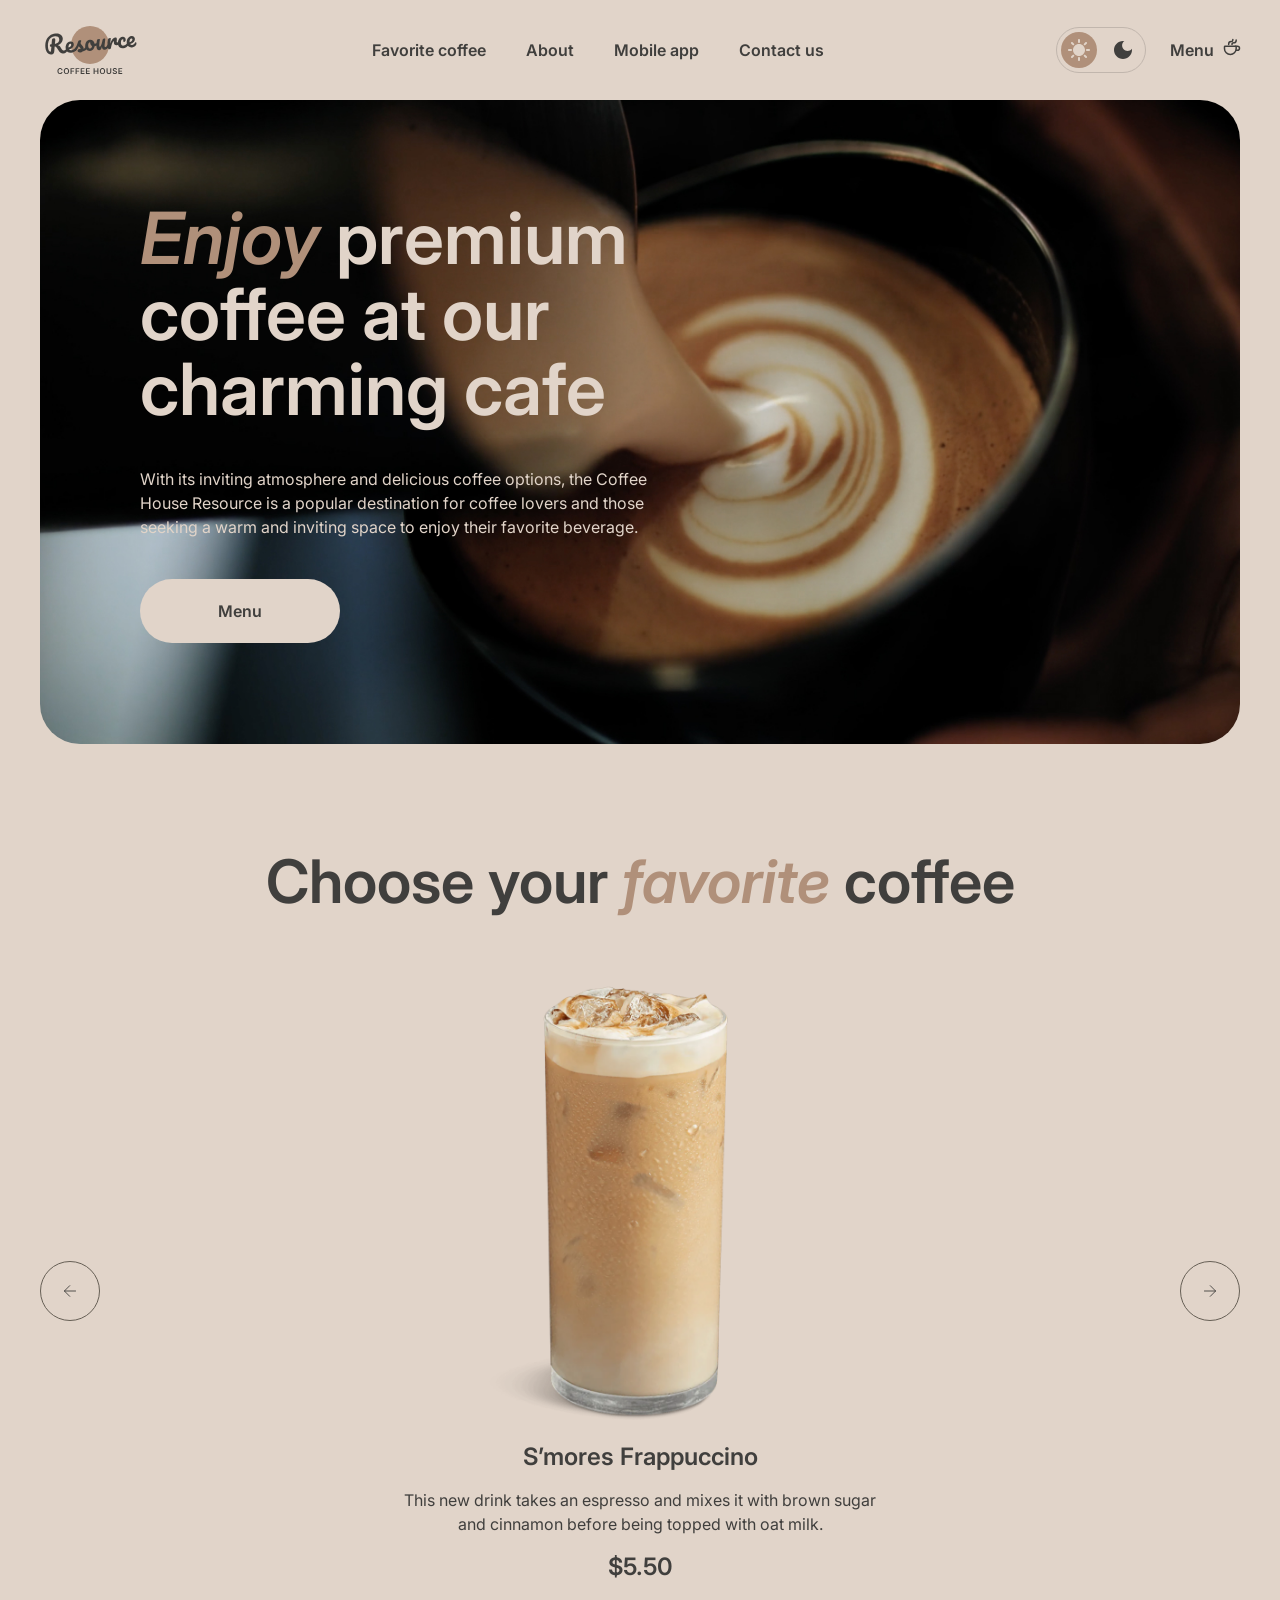
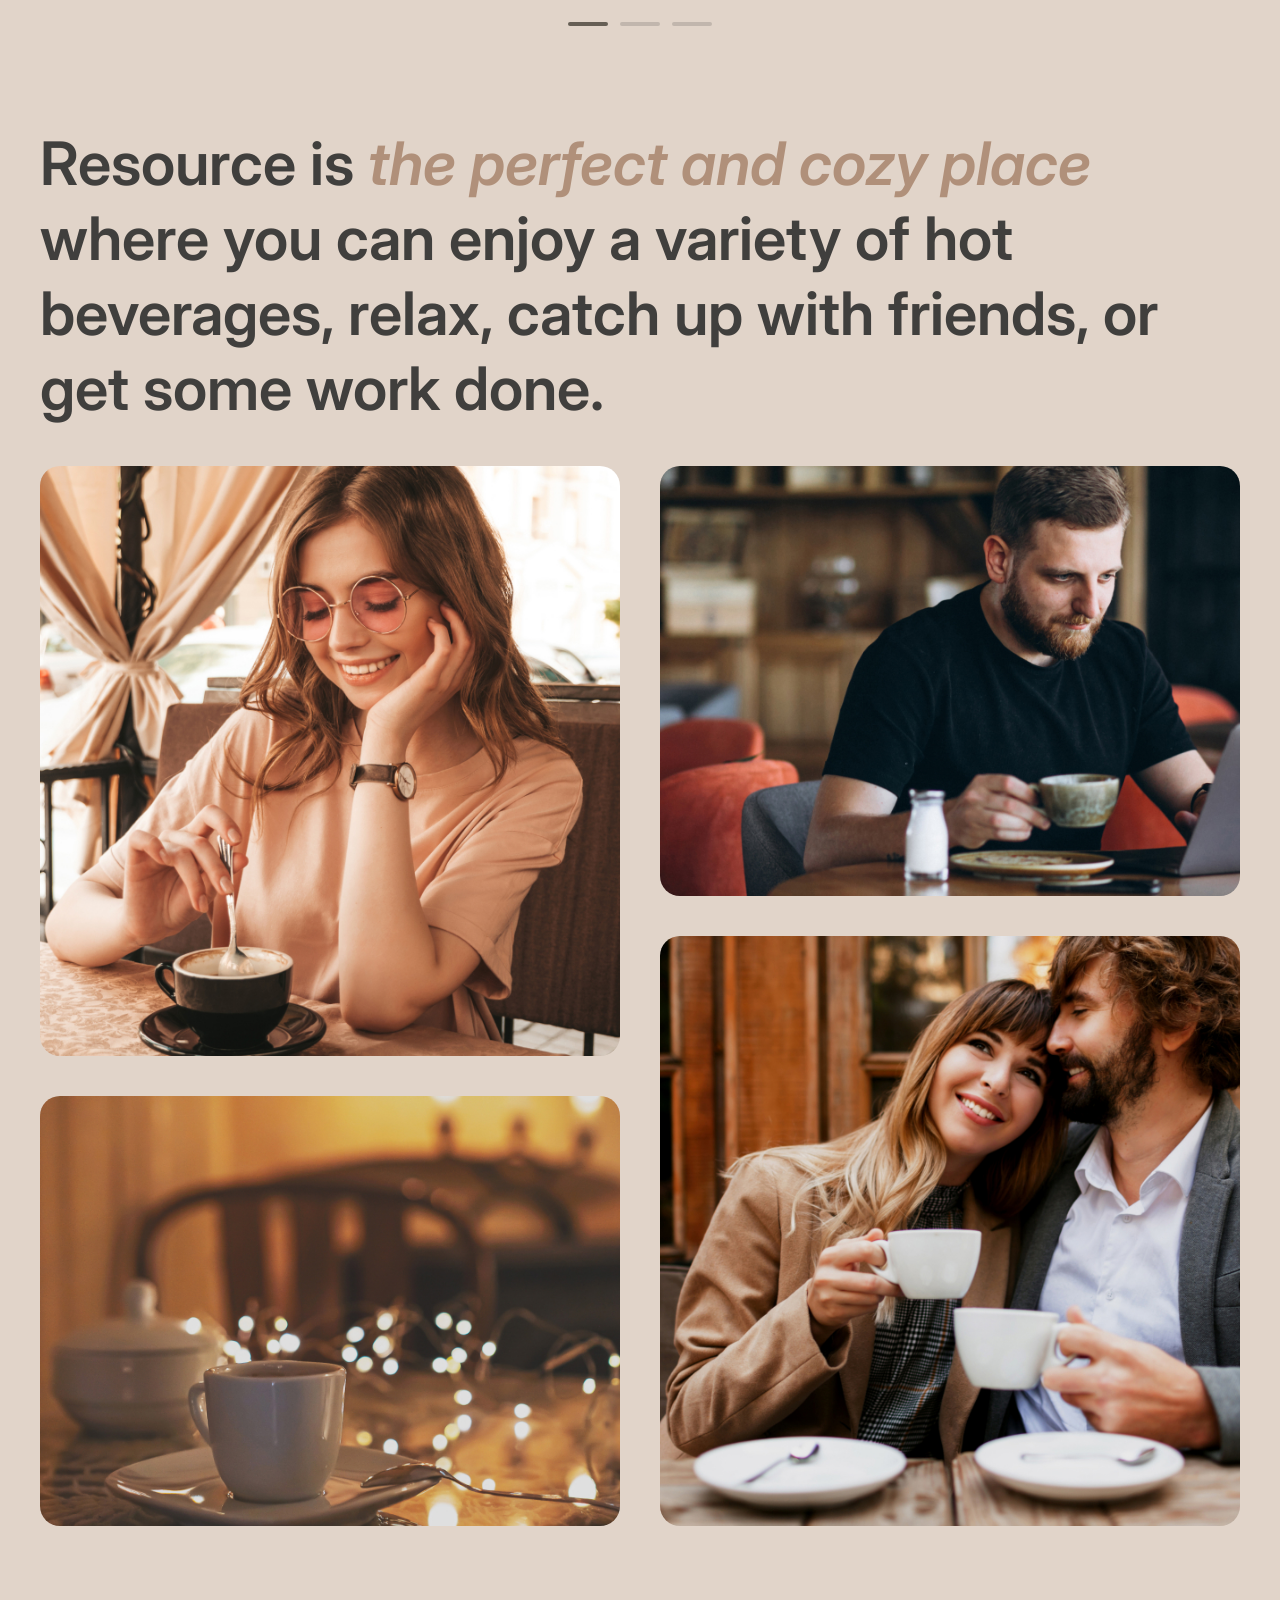
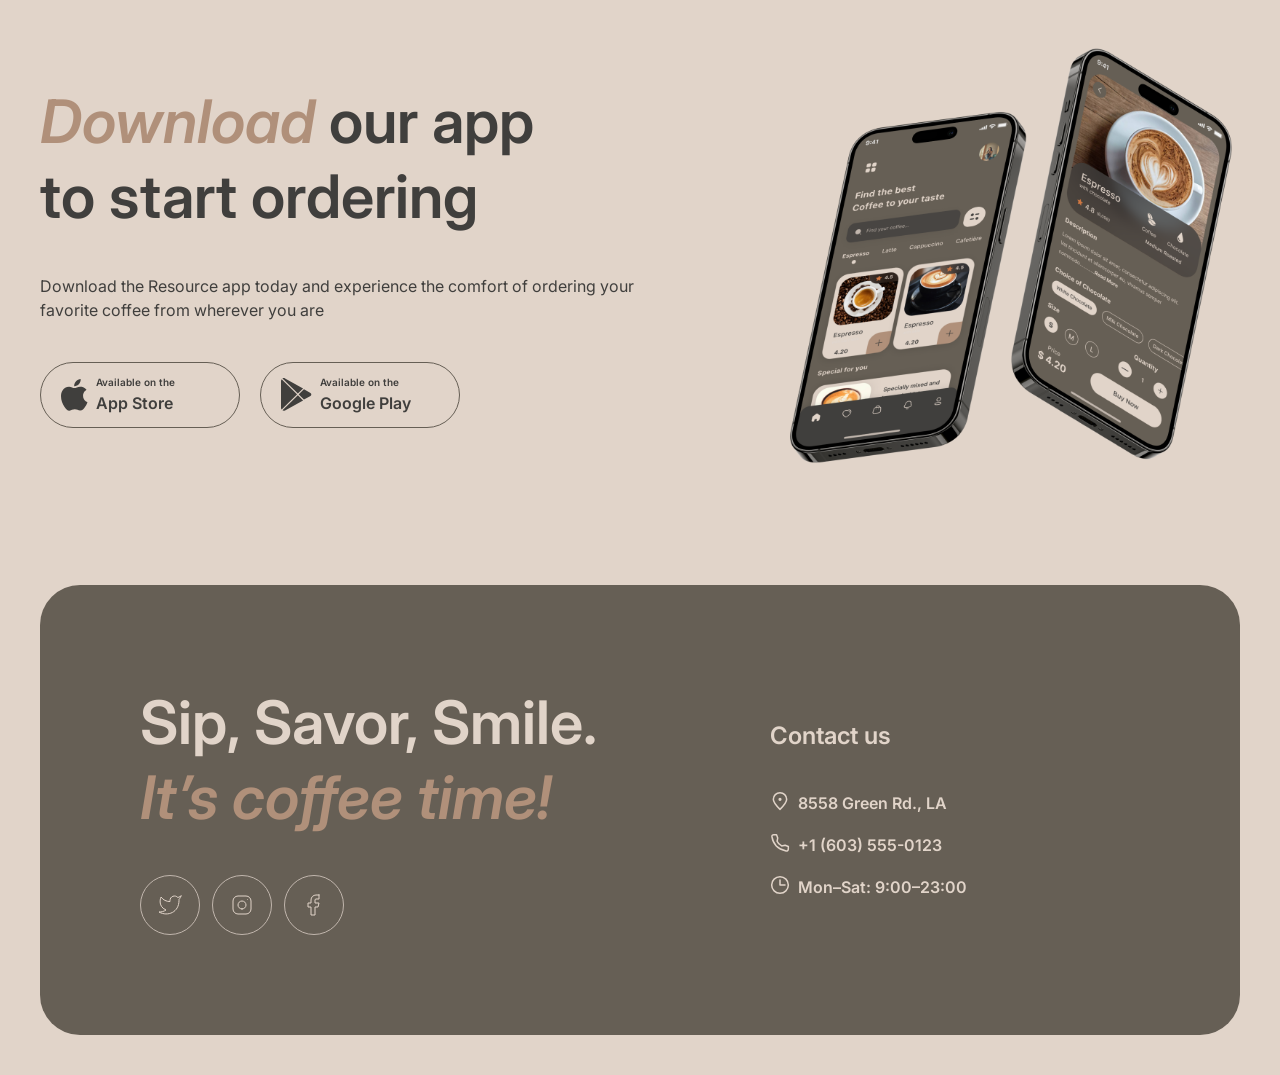
==== coffee-house/home/index.html @ 21437649 "refactor: add body id and classes" ====
<!DOCTYPE html>
<html lang="en">
<head>
  <meta charset="UTF-8">
  <meta name="viewport" content="width=device-width, initial-scale=1.0">
  <link rel="preconnect" href="https://fonts.googleapis.com">
  <link rel="preconnect" href="https://fonts.gstatic.com" crossorigin>
  <link href="https://fonts.googleapis.com/css2?family=Inter:ital,opsz,wght@0,14..32,100..900;1,14..32,100..900&display=swap" rel="stylesheet">
  <link rel="icon" href="../assets/icons/coffee-cup.png" type="image/png">
  <link rel="stylesheet" href="../assets/modern-normalize.css">
  <link rel="stylesheet" href="./styles.css">
  <script defer src="./script.js"></script>
  <title>Coffee House</title>
</head>
<body class="body" id="home-page">
  <header class="header">
    <div class="wrapper header-wrapper">
      <div class="logo-wrapper">
        <a href="#" class="logo-link">
          <img src="../assets/icons/logo.svg" class="logo" alt="Coffee House Logo">
        </a>
      </div>
      <div class="burger">
        <div class="burger-line"></div>
        <div class="burger-line"></div>
      </div>
      <nav class="nav">
        <ul class="nav-list">
          <li class="nav-item"><a class="link nav-link" href="#favorite">Favorite coffee</a></li>
          <li class="nav-item"><a class="link nav-link" href="#about">About</a></li>
          <li class="nav-item"><a class="link nav-link" href="#app">Mobile app</a></li>
          <li class="nav-item"><a class="link nav-link" href="#footer">Contact us</a></li>
        </ul>
      </nav>
      <div class="actions-wrapper">
        <div class="btn btn-switch">
          <button class="btn switch-icon switch-light">
            <svg width="22" height="22" viewBox="0 0 22 22" class="icon icon-sun" fill="none" xmlns="http://www.w3.org/2000/svg">
              <path class="icon-path" d="M10 3V1C10 0.45 10.45 0 11 0C11.55 0 12 0.45 12 1V3C12 3.55 11.55 4 11 4C10.45 4 10 3.55 10 3ZM17.36 6.05L18.77 4.63C19.16 4.24 19.16 3.61 18.77 3.22C18.38 2.83 17.75 2.83 17.36 3.22L15.95 4.64C15.56 5.03 15.56 5.66 15.95 6.05C16.34 6.44 16.97 6.44 17.36 6.05ZM21 10H19C18.45 10 18 10.45 18 11C18 11.55 18.45 12 19 12H21C21.55 12 22 11.55 22 11C22 10.45 21.55 10 21 10ZM11 18C10.45 18 10 18.45 10 19V21C10 21.55 10.45 22 11 22C11.55 22 12 21.55 12 21V19C12 18.45 11.55 18 11 18ZM4.64 6.05L3.22 4.64C2.83 4.25 2.83 3.61 3.22 3.23C3.61 2.85 4.25 2.84 4.63 3.23L6.04 4.64C6.43 5.03 6.43 5.67 6.04 6.05C5.65 6.43 5.02 6.44 4.64 6.05ZM15.95 15.95C15.56 16.34 15.56 16.98 15.95 17.36L17.36 18.77C17.75 19.16 18.39 19.16 18.77 18.77C19.16 18.38 19.16 17.74 18.77 17.36L17.36 15.95C16.98 15.56 16.34 15.56 15.95 15.95ZM1 12H3C3.55 12 4 11.55 4 11C4 10.45 3.55 10 3 10H1C0.45 10 0 10.45 0 11C0 11.55 0.45 12 1 12ZM4.64 18.78L6.05 17.37C6.44 16.98 6.44 16.34 6.05 15.96C5.66 15.58 5.02 15.57 4.64 15.96L3.23 17.37C2.84 17.76 2.84 18.4 3.23 18.78C3.61 19.17 4.25 19.17 4.64 18.78ZM11 5C7.69 5 5 7.69 5 11C5 14.31 7.69 17 11 17C14.31 17 17 14.31 17 11C17 7.69 14.31 5 11 5Z" fill="#E1D4C9"/>
            </svg>
          </button>
          <button class="btn switch-icon switch-dark">
            <svg width="18" height="18" viewBox="0 0 18 18" class="icon icon-moon" fill="none" xmlns="http://www.w3.org/2000/svg">
              <path class="icon-path" d="M9 0C4.03 0 0 4.03 0 9C0 13.97 4.03 18 9 18C13.97 18 18 13.97 18 9C18 8.54 17.96 8.08 17.9 7.64C16.92 9.01 15.32 9.9 13.5 9.9C10.52 9.9 8.1 7.48 8.1 4.5C8.1 2.69 8.99 1.08 10.36 0.0999999C9.92 0.0399999 9.46 0 9 0Z" fill="#403F3D"/>
            </svg>
          </button>
        </div>
        <a href="../menu/" class="link menu-link">
          <span>Menu</span>
          <div class="icon-wrapper"><img src="../assets/icons/cup.svg" alt="Cup icon"></div>
        </a>
      </div>
    </div>
  </header>
  <main class="main">
    <section class="section" id="hero">
      <div class="wrapper hero-wrapper">
        <div class="hero-background">
          <div class="hero-content-wrapper">
            <h1 class="heading heading-primary"><span class="heading-accent">Enjoy</span> premium coffee at our charming cafe</h1>
            <p class="text hero-text">With its inviting atmosphere and delicious coffee options, the Coffee House Resource is a popular destination for coffee lovers and those seeking a warm and inviting space to enjoy their favorite beverage.</p>
            <a class="btn btn-hero" href="../menu/"><span class="btn-hero-text">Menu</span></a>
          </div>
        </div>
      </div>
    </section>
    <section class="section" id="favorite">
      <div class="wrapper">
        <h2 class="heading heading-secondary">Choose your <span class="heading-accent">favorite</span> coffee</h2>
        <div class="slider-wrapper">
          <div class="slider">
            <button class="btn btn-slider">
              <svg width="12.5" height="12" viewBox="0 0 14 13" fill="none" xmlns="http://www.w3.org/2000/svg">
                <path d="M0.5 6.5H13M7 12.5L13 6.5L7 0.5" class="arrow-path" stroke="#403f3d" stroke-linecap="round" stroke-linejoin="round"/>
              </svg>
            </button>
            <div class="slider-item">
              <div class="slider-img-wrapper">
                <img src="../assets/img/coffee-slider-1.png" alt="Frappuccino" class="slider-img">
              </div>
              <div class="item-caption">
                <h3 class="heading heading-tertiary">S’mores Frappuccino</h3>
                <p class="text item-description">This new drink takes an espresso and mixes it with brown sugar and cinnamon before being topped with oat milk.</p>
                <h3 class="heading heading-tertiary">$5.50</h3>
              </div>
            </div>
            <button class="btn btn-slider">
              <svg width="12.5" height="12" viewBox="0 0 14 13" fill="none" xmlns="http://www.w3.org/2000/svg">
                <path d="M0.5 6.5H13M7 12.5L13 6.5L7 0.5" class="arrow-path" stroke="#403f3d" stroke-linecap="round" stroke-linejoin="round"/>
              </svg>
            </button>
          </div>
          <div class="pagination-wrapper">
            <div class="pagination-item pagination-active"></div>
            <div class="pagination-item"></div>
            <div class="pagination-item"></div>
          </div>
        </div>
      </div>
    </section>
    <section class="section" id="about">      
      <div class="wrapper">
        <h2 class="heading heading-secondary">Resource is <span class="heading-accent">the perfect and cozy place</span> where you can enjoy a variety of hot beverages, relax, catch up with friends, or get some work done.</h2>
        <div class="gallery">
          <div class="gallery-item">
            <img src="../assets/img/about-1.jpg" alt="Woman with a coffee cup" class="gallery-img">
          </div>
          <div class="gallery-item">
            <img src="../assets/img/about-3.jpg" alt="Man works from coffee shop" class="gallery-img">
          </div>
          <div class="gallery-item">
            <img src="../assets/img/about-2.jpg" alt="Coffee cup on the table" class="gallery-img">
          </div>
          <div class="gallery-item">
            <img src="../assets/img/about-4.jpg" alt="Couple with coffee cups" class="gallery-img">
          </div>
        </div>
      </div>
    </section>
    <section class="section" id="app">
      <div class="wrapper">
        <div class="description-wrapper">
          <h2 class="heading heading-secondary"><span class="heading-accent">Download</span> our app <br>to start ordering</h2>
          <p class="text">Download the Resource app today and experience the comfort of ordering your favorite coffee from wherever you are</p>
          <div class="btns-app-wrapper">
            <a class="btn btn-app" href="https://www.apple.com/app-store/" target="_blank">
              <svg width="27" height="32" viewBox="0 0 27 32" class="icon-app" fill="none" xmlns="http://www.w3.org/2000/svg">
                <path class="icon-app-path" d="M22.0578 16.8306C22.021 12.8323 25.4156 10.8871 25.5708 10.7966C23.6483 8.06361 20.6684 7.69021 19.6213 7.66043C17.1185 7.40364 14.6909 9.12057 13.4159 9.12057C12.1156 9.12057 10.1523 7.68524 8.03638 7.72742C5.31352 7.76836 2.76624 9.30541 1.36919 11.6922C-1.51399 16.5589 0.636305 23.7107 3.39861 27.6446C4.7804 29.5711 6.39503 31.7223 8.50843 31.6466C10.576 31.5635 11.3483 30.3614 13.8435 30.3614C16.3157 30.3614 17.0409 31.6466 19.1963 31.5982C21.4153 31.5635 22.8124 29.6629 24.1458 27.719C25.7426 25.5108 26.3839 23.3361 26.4093 23.2245C26.3572 23.2071 22.0998 21.6229 22.0578 16.8306Z" fill="#403F3D"/>
                <path class="icon-app-path" d="M17.9863 5.07263C19.0983 3.71671 19.8592 1.872 19.648 0C18.0384 0.0694711 16.0256 1.08549 14.8664 2.41164C13.8409 3.58025 12.9248 5.49566 13.1615 7.29695C14.9695 7.42845 16.8259 6.40747 17.9863 5.07263Z" fill="#403F3D"/>
              </svg>
              <div class="btn-text-wrapper">
                <p class="btn-text">Available on the</p>
                <p class="btn-text">App Store</p>
              </div>
            </a>
            <a class="btn btn-app" href="https://play.google.com/" target="_blank">
              <svg width="31" height="33" viewBox="0 0 31 33" class="icon-app" fill="none" xmlns="http://www.w3.org/2000/svg">
                <path class="icon-app-path" d="M0.572202 1.40304C0.209755 1.77297 0 2.34891 0 3.09478V29.6995C0 30.4453 0.209755 31.0213 0.572202 31.3912L0.661658 31.4724L15.9523 16.5701V16.2182L0.661658 1.31582L0.572202 1.40304Z" fill="#403F3D"/>
                <path class="icon-app-path" d="M22.894 21.54L17.8027 16.57V16.2181L22.9001 11.2482L23.0143 11.3128L29.0509 14.6617C30.7737 15.6121 30.7737 17.176 29.0509 18.1324L23.0143 21.4753L22.894 21.54Z" fill="#403F3D"/>
                <path class="icon-app-path" d="M22.0897 22.4008L16.8781 17.3195L1.49805 32.3166C2.07025 32.9031 3.00336 32.9738 4.06448 32.3873L22.0897 22.4008Z" fill="#403F3D"/>
                <path class="icon-app-path" d="M22.0897 10.3875L4.06448 0.400985C3.00336 -0.17947 2.07025 -0.108795 1.49805 0.477675L16.8781 15.4688L22.0897 10.3875Z" fill="#403F3D"/>
              </svg>
              <div class="btn-text-wrapper">
                <p class="btn-text">Available on the</p>
                <p class="btn-text">Google Play</p>
              </div>
            </a>
          </div>
        </div>
        <div class="app-wrapper">
          <img src="../assets/img/mobile-screens.png" alt="Two smartphones with the app on the screens" class="app-img">
        </div>
      </div>
    </section>
  </main>
  <footer class="footer" id="footer">
    <div class="wrapper">
      <div class="footer-contacts">
        <div class="footer-socials">
          <h2 class="heading heading-secondary">Sip, Savor, Smile. <span class="heading-accent"><br class="br-footer">It’s coffee time!</span></h2>
          <div class="icons-wrapper">
            <a href="https://x.com/" class="btn btn-social" target="_blank">
              <svg width="24" height="24" viewBox="0 0 24 24" fill="none" xmlns="http://www.w3.org/2000/svg">
                <path class="icon-path" d="M23 3.01006C23 3.01006 20.9821 4.20217 19.86 4.54006C19.2577 3.84757 18.4573 3.35675 17.567 3.13398C16.6767 2.91122 15.7395 2.96725 14.8821 3.29451C14.0247 3.62177 13.2884 4.20446 12.773 4.96377C12.2575 5.72309 11.9877 6.62239 12 7.54006V8.54006C10.2426 8.58562 8.50127 8.19587 6.93101 7.4055C5.36074 6.61513 4.01032 5.44869 3 4.01006C3 4.01006 -1 13.0101 8 17.0101C5.94053 18.408 3.48716 19.109 1 19.0101C10 24.0101 21 19.0101 21 7.51006C20.9991 7.23151 20.9723 6.95365 20.92 6.68006C21.9406 5.67355 23 3.01006 23 3.01006Z" stroke="#E1D4C9" stroke-linecap="round" stroke-linejoin="round"/>
              </svg>
            </a>
            <a href="https://www.instagram.com/" class="btn btn-social" target="_blank">
              <svg width="24" height="24" viewBox="0 0 24 24" fill="none" xmlns="http://www.w3.org/2000/svg">
                <path class="icon-path" d="M12 16C14.2091 16 16 14.2091 16 12C16 9.79086 14.2091 8 12 8C9.79086 8 8 9.79086 8 12C8 14.2091 9.79086 16 12 16Z" stroke="#E1D4C9" stroke-linecap="round" stroke-linejoin="round"/>
                <path class="icon-path" d="M3 16V8C3 5.23858 5.23858 3 8 3H16C18.7614 3 21 5.23858 21 8V16C21 18.7614 18.7614 21 16 21H8C5.23858 21 3 18.7614 3 16Z" stroke="#E1D4C9"/>
                <path class="icon-path" d="M17.5 6.51L17.51 6.49889" stroke="#E1D4C9" stroke-linecap="round" stroke-linejoin="round"/>
              </svg>
            </a>
            <a href="https://www.facebook.com/" class="btn btn-social" target="_blank">
              <svg width="24" height="24" viewBox="0 0 24 24" fill="none" xmlns="http://www.w3.org/2000/svg">
                <path class="icon-path" d="M17 2H14C12.6739 2 11.4021 2.52678 10.4645 3.46447C9.52678 4.40215 9 5.67392 9 7V10H6V14H9V22H13V14H16L17 10H13V7C13 6.73478 13.1054 6.48043 13.2929 6.29289C13.4804 6.10536 13.7348 6 14 6H17V2Z" stroke="#E1D4C9" stroke-linecap="round" stroke-linejoin="round"/>
              </svg>
            </a>
          </div>
        </div>
        <div class="contacts-wrapper">
          <h3 class="heading heading-tertiary">Contact us</h3>
          <div class="contacts"><a href="https://goo.su/MGSN" class="link contact-link" target="_blank">
            <div class="contact-icon">
              <svg width="20" height="20" viewBox="0 0 20 20" fill="none" xmlns="http://www.w3.org/2000/svg">
                <path class="icon-path" d="M16.6673 8.33333C16.6673 12.0152 10.0007 18.3333 10.0007 18.3333C10.0007 18.3333 3.33398 12.0152 3.33398 8.33333C3.33398 4.65144 6.31875 1.66667 10.0007 1.66667C13.6825 1.66667 16.6673 4.65144 16.6673 8.33333Z" stroke="#E1D4C9" stroke-width="1.5"/>
                <path class="icon-path" d="M9.99935 9.16667C10.4596 9.16667 10.8327 8.79357 10.8327 8.33333C10.8327 7.8731 10.4596 7.5 9.99935 7.5C9.53911 7.5 9.16602 7.8731 9.16602 8.33333C9.16602 8.79357 9.53911 9.16667 9.99935 9.16667Z" fill="#E1D4C9" stroke="#E1D4C9" stroke-width="1.5" stroke-linecap="round" stroke-linejoin="round"/>
              </svg>
            </div>
            8558 Green Rd., LA</a></div>
          <div class="contacts"><a href="tel:+16035550123" class="link contact-link">
            <div class="contact-icon">
              <svg width="20" height="20" viewBox="0 0 20 20" fill="none" xmlns="http://www.w3.org/2000/svg">
                <path class="icon-path" d="M15.0984 12.2517L11.6665 12.9167C9.34845 11.7532 7.91654 10.4167 7.08321 8.33335L7.72483 4.8916L6.51197 1.66669L3.72946 1.66669C2.60191 1.66669 1.71466 2.59964 1.90108 3.71167C2.29888 6.0846 3.37231 10.0391 6.24987 12.9167C9.27338 15.9402 13.5661 17.3318 16.1378 17.9288C17.299 18.1984 18.3332 17.2908 18.3332 16.0988L18.3332 13.4844L15.0984 12.2517Z" stroke="#E1D4C9" stroke-width="1.5" stroke-linecap="round" stroke-linejoin="round"/>
              </svg>
            </div>
            +1 (603) 555-0123</a></div>
          <div class="contacts">
            <div class="contact-icon">
              <svg width="20" height="20" viewBox="0 0 20 20" fill="none" xmlns="http://www.w3.org/2000/svg">
                <path class="icon-path" d="M10 5L10 10L15 10" stroke="#E1D4C9" stroke-width="1.5" stroke-linecap="round" stroke-linejoin="round"/>
                <path class="icon-path" d="M10.0003 18.3333C14.6027 18.3333 18.3337 14.6024 18.3337 9.99999C18.3337 5.39762 14.6027 1.66666 10.0003 1.66666C5.39795 1.66666 1.66699 5.39762 1.66699 9.99999C1.66699 14.6024 5.39795 18.3333 10.0003 18.3333Z" stroke="#E1D4C9" stroke-width="1.5" stroke-linecap="round" stroke-linejoin="round"/>
              </svg>
            </div>
            <p class="text contact-text">Mon–Sat: 9:00–23:00</p>
          </div>
        </div>
      </div>
    </div>
  </footer>
</body>
</html>
---- coffee-house/home/styles.css ----
:root {
  --color-primary-dark: #403f3d;
  --color-primary-dark-80: color-mix(in srgb, var(--color-primary-dark) 80%, transparent);
  --color-primary-light: #e1d4c9;
  --color-secondary: #665f55;
  --color-accent: #b0907a;
  --color-border: #c1b6ad;
  --color-dark-mode-primary: #292826;
  --color-dark-mode-primary-80: color-mix(in srgb, var(--color-dark-mode-primary-dark) 80%, transparent);
}

html {
  font-size: 62.5%;
  scroll-behavior: smooth;
}

.body {
  background-color: var(--color-primary-light);
}

.header, 
.main, 
.footer {
  margin: 0 auto;
  font-family: 'Inter', sans-serif;
  font-weight: 400;
  font-size: 1.6rem;
}

.section {
  margin-bottom: 10rem;
}

.wrapper {
  max-width: 144rem;
  padding: 0 4rem;
  margin: 0 auto;
}

.header-wrapper {
  padding: 2rem 4rem;
  display: flex;
  justify-content: space-between;
  align-items: center;
  position: relative;
}

@media screen and (max-width: 650px) {
  .wrapper {
    padding: 0 3.2rem;
  }

  .header-wrapper {
    padding: 2rem 3.2rem;
  }
}

@media screen and (max-width: 500px) {
  .wrapper {
    padding: 0 1.6rem;
  }

  .header-wrapper {
    padding: 2rem 1.6rem;
  }
}

.logo-wrapper {
  max-width: 10rem;
}

.logo,
.app-img {
  display: block;
}

.logo,
.app-img {
  width: 100%;
}

.burger {
  width: 4.4rem;
  height: 4.4rem;
  border-radius: 10rem;
  border: 1px solid var(--color-secondary);
  display: flex;
  flex-direction: column;
  justify-content: center;
  align-items: center;
  gap: 0.7rem;
  display: none;
  position: absolute;
  right: 4rem;
}

.burger-line {
  width: 1.5rem;
  height: 0.15rem;
  background-color: var(--color-secondary);
  border-radius: 10rem;
}

@media screen and (max-width: 500px) {
  .burger {
    right: 1.6rem;
  }
}

.nav-list {
  display: flex;
  align-items: center;
  gap: 4rem;
  list-style: none;
  padding: 0;
}

.link,
.btn {
  font-weight: 600;
  line-height: 150%;
  color: var(--color-primary-dark);
  text-decoration: none;
}

.link:link,
.link:visited {
  color: var(--color-primary-dark);
  text-decoration: none;
  position: relative;
}

.link:hover,
.link:active,
.btn:hover,
.btn:active {
  cursor: pointer;
}

@media screen and (max-width: 768px) {
  .link:hover,
  .link:active,
  .btn:hover,
  .btn:active {
    cursor: default;
  }
}

.nav-link {
  padding-bottom: 0.3rem;
}

.link::after {
  content: '';
  position: absolute;
  top: 100%;
  left: 0;
  background-color: var(--color-primary-dark);
  width: 0%;
  height: 0.2rem;
  transition: all 0.3s ease-in-out;
}

.link:hover::after,
.link:active::after {
  width: 100%;
}

.actions-wrapper,
.menu-link,
.btn,
.switch-icon {
  display: flex;
  align-items: center;
}

.actions-wrapper {
  max-width: 18.4rem;
  align-items: center;
  gap: 2.4rem;
}

@media screen and (max-width: 900px) {
  .nav,
  .menu-link:link {
    display: none;
  }

  .burger {
    display: flex;
  }

  .actions-wrapper {
    margin-right: 6.8rem;
  }
}

@media screen and (max-width: 500px) {
  .actions-wrapper {
    margin-right: 5.6rem;
  }
}

.btn {
  padding: 0.4rem;
  gap: 0.8rem;
  background-color: transparent;
  border-radius: 10rem;
  border: 1px solid var(--color-border);
}

.btn-switch .switch-icon:last-child,
.btn-switch:hover .switch-icon:last-child .icon-path {
  transition: all 0.3s ease-in-out;
}

.btn-switch:hover .switch-icon:last-child {
  background-color: var(--color-secondary);
}

.btn-switch:hover .switch-icon:last-child .icon-path {
  fill: var(--color-primary-light);
}

.switch-icon {
  width: 3.6rem;
  height: 3.6rem;
  border-radius: 50%;
  justify-content: center;
  border: none;
}

.switch-icon:first-child {
  background-color: var(--color-accent);
}

.menu-link {
  gap: 0.8rem;
}

.hero-background {
  max-width: 136rem;
  height: 64.4rem;
  border-radius: 4rem;
  background-image: url('../assets/img/img-hero.jpg');
  background-repeat: no-repeat;
  background-size: cover;
  vertical-align: middle;
  background-position: center;
  padding: 10rem;
}

.hero-content-wrapper {
  max-width: 53rem;
  display: flex;
  flex-direction: column;
  align-items: flex-start;
  gap: 4rem;
}

@media screen and (max-width: 800px) {
  .hero-background {
    padding-left: 6rem;
    padding-right: 9.8rem;
    background-size: 180% 100%;
  }
}

@media screen and (max-width: 535px) {
  .hero-background {
    padding: 6rem 1.6rem;
    height: 55.2rem;
    background-size: 250% 100%;
  }
}

.heading,
.text {
  margin: 0;
  padding: 0;
}

.heading-primary,
.heading-secondary,
.heading-tertiary {
  font-weight: 600;
  color: var(--color-primary-dark);
}

.heading-primary {
  font-size: 7.2rem;
  line-height: 105%;
  color: var(--color-primary-light);
}

.heading-secondary,
.heading-tertiary {
  line-height: 125%;
}

.heading-secondary {
  font-size: 6rem;
  margin-bottom: 4rem;
}

.heading-tertiary {
  font-size: 2.4rem;
}

.heading-accent {
  color: var(--color-accent);
  font-style: italic;
}

@media screen and (max-width: 735px) {
  .heading-primary {
    font-size: 4.2rem;
    line-height: 115%;
  }

  .heading-secondary {
    font-size: 3.2rem;
  }
}

.text {
  line-height: 150%;
  color: var(--color-primary-dark);
}

.hero-text {
  color: var(--color-primary-light);
}

.btn-hero {
  border: none;
  background-color: var(--color-primary-light);
  padding: 2rem 7.8rem;
}

.btn-hero .btn-hero-text {
  position: relative;
}

.btn-hero .btn-hero-text::after {
  content: '';
  position: absolute;
  width: 2rem;
  height: 2rem;
  margin-left: 0.8rem;
  background-image: url('../assets/icons/cup.svg');
  background-size: contain;
  background-repeat: no-repeat;
  vertical-align: middle;
  opacity: 0;
  transition: opacity 0.3s ease-in-out;
}

.btn-hero:hover .btn-hero-text::after,
.btn-hero:active .btn-hero-text::after {
  opacity: 1;
}

#favorite .heading-secondary {
  text-align: center;
}

.slider-wrapper {
  display: flex;
  flex-direction: column;
  align-items: center;
}

.slider {
  width: 100%;
  display: flex;
  justify-content: space-between;
  align-items: center;
  gap: 4rem;
}

.btn-slider {
  width: 6rem;
  height: 6rem;
  display: flex;
  align-items: center;
  justify-content: center;
  border-color: var(--color-secondary);
}

.btn-slider,
.btn-slider .arrow-path  {
  transition: all 0.3s ease-in-out;
}

.btn-slider:first-child {
  transform: scaleX(-1);
}

.btn-slider:hover,
.btn-slider:active {
  background-color: var(--color-secondary);
}

.btn-slider:hover .arrow-path,
.btn-slider:active .arrow-path {
  stroke: var(--color-primary-light);
}

.slider-img-wrapper {
  max-width: 48rem;
}

.slider-img {
  width: 100%;
}

.item-caption {
  max-width: 48rem;
  text-align: center;
  margin-bottom: 4rem;
  display: flex;
  flex-direction: column;
  gap: 1.6rem;
}

.pagination-wrapper {
  display: flex;
  gap: 1.2rem;
}

.pagination-item {
  width: 4rem;
  height: 0.4rem;
  background-color: var(--color-border);
  border-radius: 10rem;
}

.pagination-item:hover {
  cursor: pointer;
}

.pagination-active {
  background-color: var(--color-secondary);
}

@media screen and (max-width: 735px) {
  .slider {
    justify-content: center;
  }

  .btn-slider {
    display: none;
  }
}

@media screen and (max-width: 500px) { 
  .slider {
    max-width: 34.8rem;
  }
}

.gallery {
  display: grid;
  gap: 4rem;
  grid-template-columns: repeat(2, 1fr);
  grid-template-rows: 59rem 43rem; 
}

.gallery .gallery-item,
.gallery-img {
  border-radius: 2rem;
  width: 100%;
  height: 100%;
}

.gallery-item:hover {
  cursor: pointer;

}

.gallery-img {
  object-fit: cover;
}

.gallery-item {
  overflow: hidden;
}

.gallery-img {
  transform: scale(1.1);
}

.gallery-item .gallery-img {
  transition: all 0.3s ease-in-out;
}

.gallery-item:hover .gallery-img {
  transform: scale(1);
}

.gallery-item:nth-of-type(2) {
  height: 43rem;
}

.gallery-item:last-child {
  height: 59rem;
  align-self: flex-end;
}

@media screen and (max-width: 1200px) {
  .gallery {
    grid-template-columns: 1fr;
    grid-template-rows: repeat(2, 59rem);
  }

  .gallery-item:nth-child(2),
  .gallery-item:nth-child(3) {
    display: none;
  }

  .gallery-img {
    transform: scale(1);
  }
}

@media screen and (max-width: 800px) {
  .gallery-item {
    width: 100%; 
  }
}

#app .wrapper,
.btns-app-wrapper {
  display: flex;
  align-items: center;
}

#app .wrapper {
  gap: 10rem;
}

.description-wrapper {
  text-align: start;
}

.description-wrapper .text {
  margin-bottom: 4rem;
}

.btns-app-wrapper {
  gap: 2rem;
}

@media screen and (max-width: 1210px) {
  #app .wrapper {
    flex-direction: column;
    gap: 4rem;
  }
}

@media screen and (max-width: 767px) {
  .app-wrapper {
    width: 34.8rem;
    height: 34.8rem;
    margin-top: 2.4rem;
  }
}

@media screen and (max-width: 500px) {
  .btns-app-wrapper {
    flex-direction: column;
    align-items: flex-start;
  }
}

.btn-app {
  padding: 1.2rem 0rem 1.2rem 2rem;
  width: 20rem;
  border-color: var(--color-secondary);
  transition: all 0.3s ease-in-out;
}

.btn-app:hover {
  background-color: var(--color-secondary);
}

.btn-text {
  font-size: 1.6rem;
  padding: 0;
  margin: 0;
}

.btn-text:first-child {
  font-size: 1rem;
  margin-bottom: 0.2rem;
  line-height: 140%;
}

.btn-app .icon-app-path,
.btn-app .btn-text {
  transition: all 0.3s ease-in-out;
}

.btn-app:hover .icon-app-path {
  fill: var(--color-primary-light);
}

.btn-app:hover .btn-text {
  color: var(--color-primary-light);
}

.footer-contacts,
.icons-wrapper,
.btn-social,
.contacts,
.contact-link {
  display: flex;
  align-self: center;
}

.footer-contacts {
  padding: 10rem;
  gap: 10rem;
  background-color: var(--color-secondary);
  margin-bottom: 4rem;
  border-radius: 4rem;
}

.footer-socials {
  max-width: 53rem;
}

.footer-contacts .heading-secondary,
.contacts-wrapper .heading-tertiary {
  color: var(--color-primary-light);
}

.icons-wrapper {
  gap: 1.2rem;
}

.btn-social:link,
.btn-social:visited {
  justify-content: center;
  width: 6rem;
  height: 6rem;
  transition: all 0.3s ease-in-out;
}

.btn-social:hover,
.btn-social:active {
  background-color: var(--color-primary-light);
}

.btn-social .icon-path {
  transition: all 0.3s ease-in-out;
}

.btn-social:hover .icon-path {
  stroke: var(--color-primary-dark);
}

.contacts-wrapper {
  align-self: center;
}

.contacts-wrapper .heading-tertiary {
  margin-bottom: 4rem;
}

.contacts,
.contact-link {
  gap: 0.8rem;
}

.contacts:not(:last-child) {
  margin-bottom: 1.6rem;
}

.contacts .link,
.contact-text {
  color: var(--color-primary-light);
}

.contacts .link::after {
  background-color: var(--color-primary-light);
}

.contact-text {
  font-weight: 600;
}

.br-footer {
  display: none;
}

@media screen and (max-width: 1180px) {
  .footer {
    gap: 6rem;
  }
}

@media screen and (max-width: 1100px) {
  .footer-contacts {
    padding: 10rem 6rem;
    flex-direction: column;
    align-items: flex-start;
  }

  .contacts-wrapper {
    align-self: flex-start;
  }
}

@media screen and (max-width: 500px) {
  .footer-contacts {
    gap: 4rem;
    padding: 6rem 3.2rem;
  }
}

@media screen and (max-width: 400px) {
  .footer-contacts {
    padding: 6rem 1.6rem;
  }

  .br-footer {
    display: inline;
  }
}

.dark {
  background-color: var(--color-dark-mode-primary);
}

.dark-mode-text {
  color: var(--color-primary-light);
}
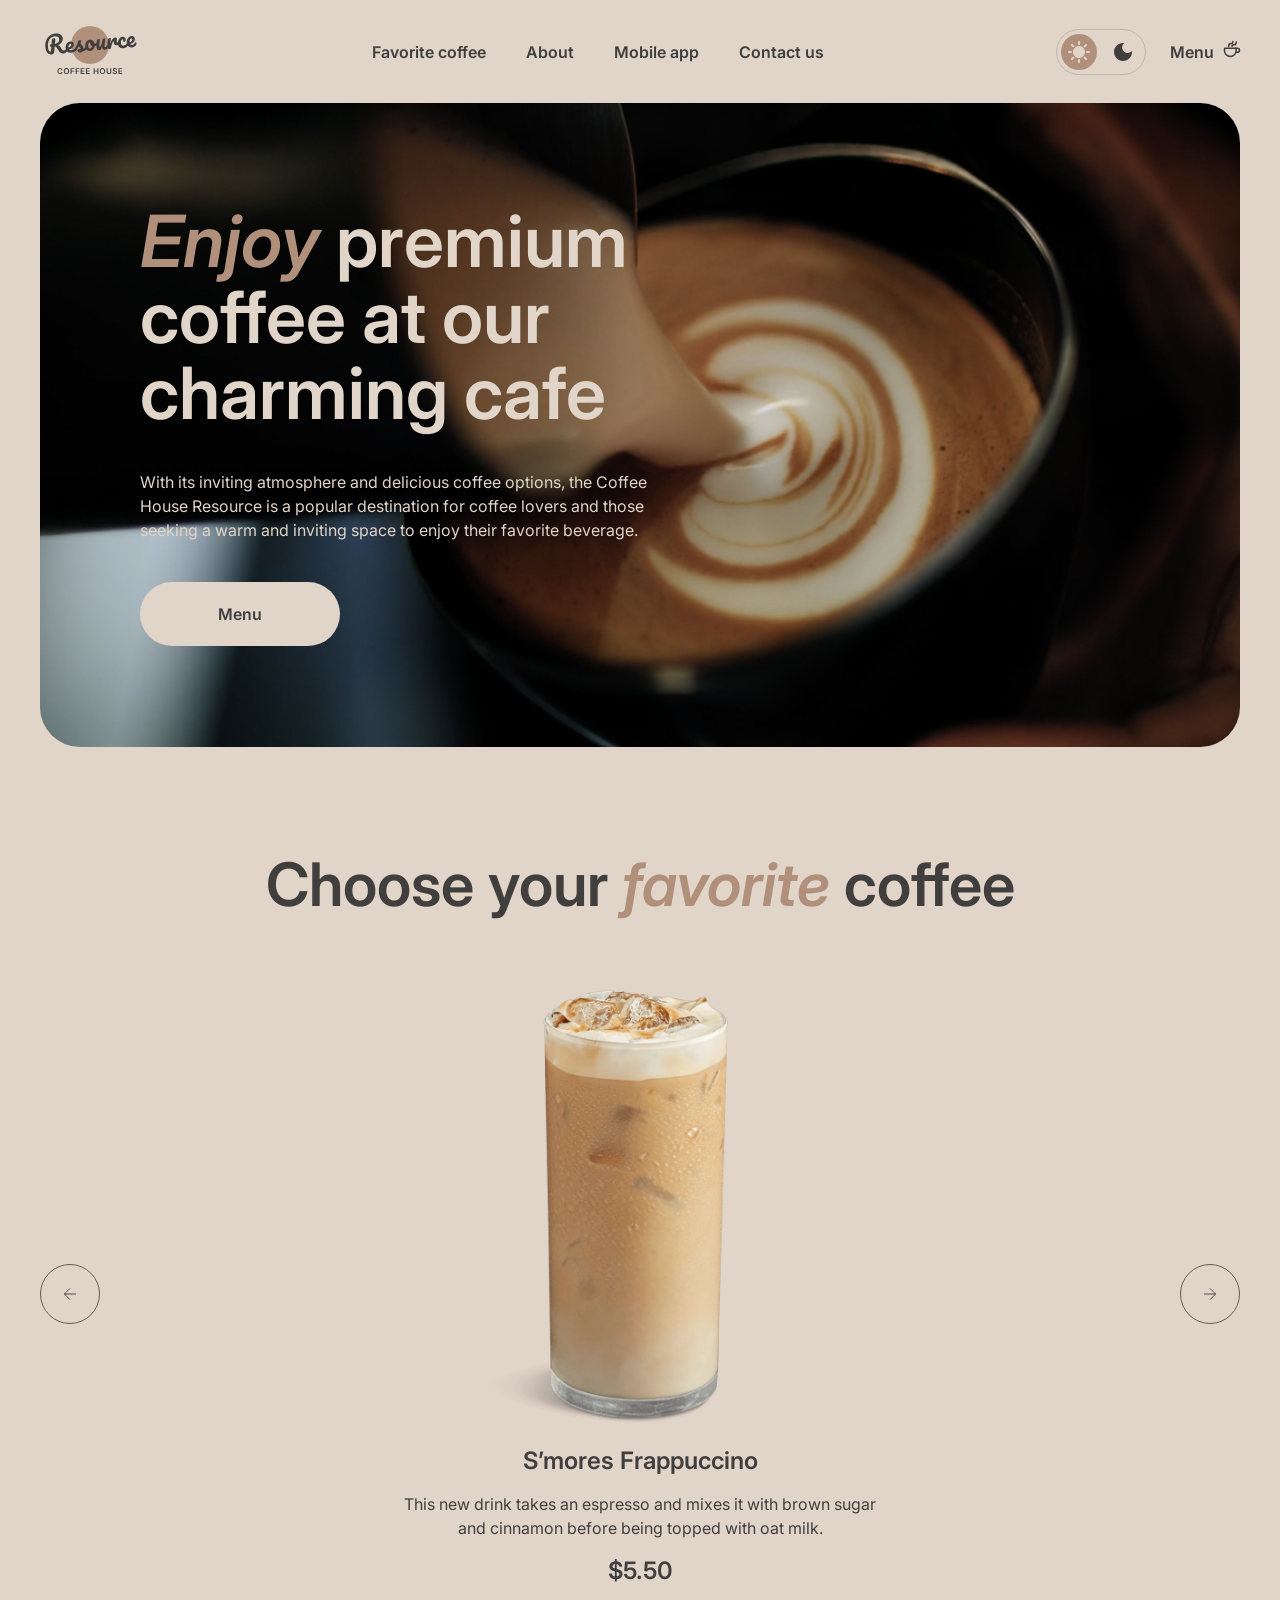
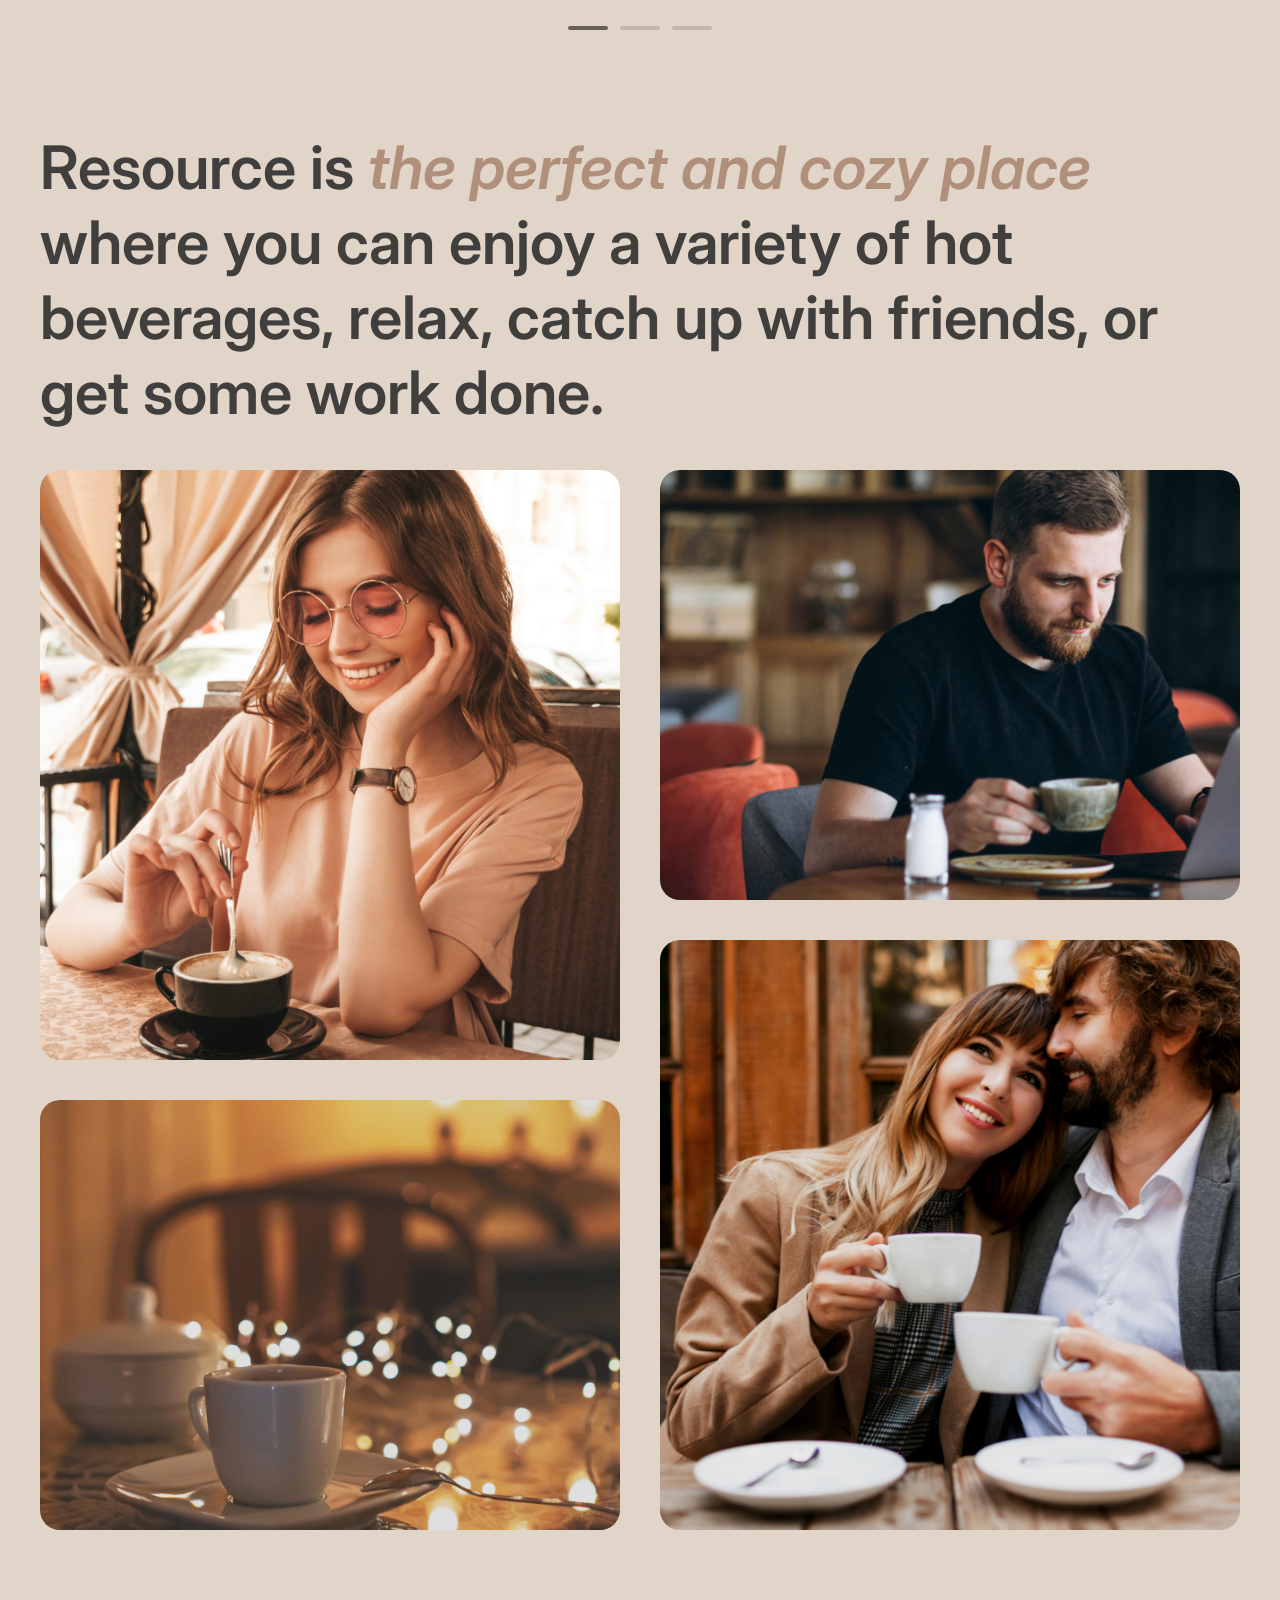
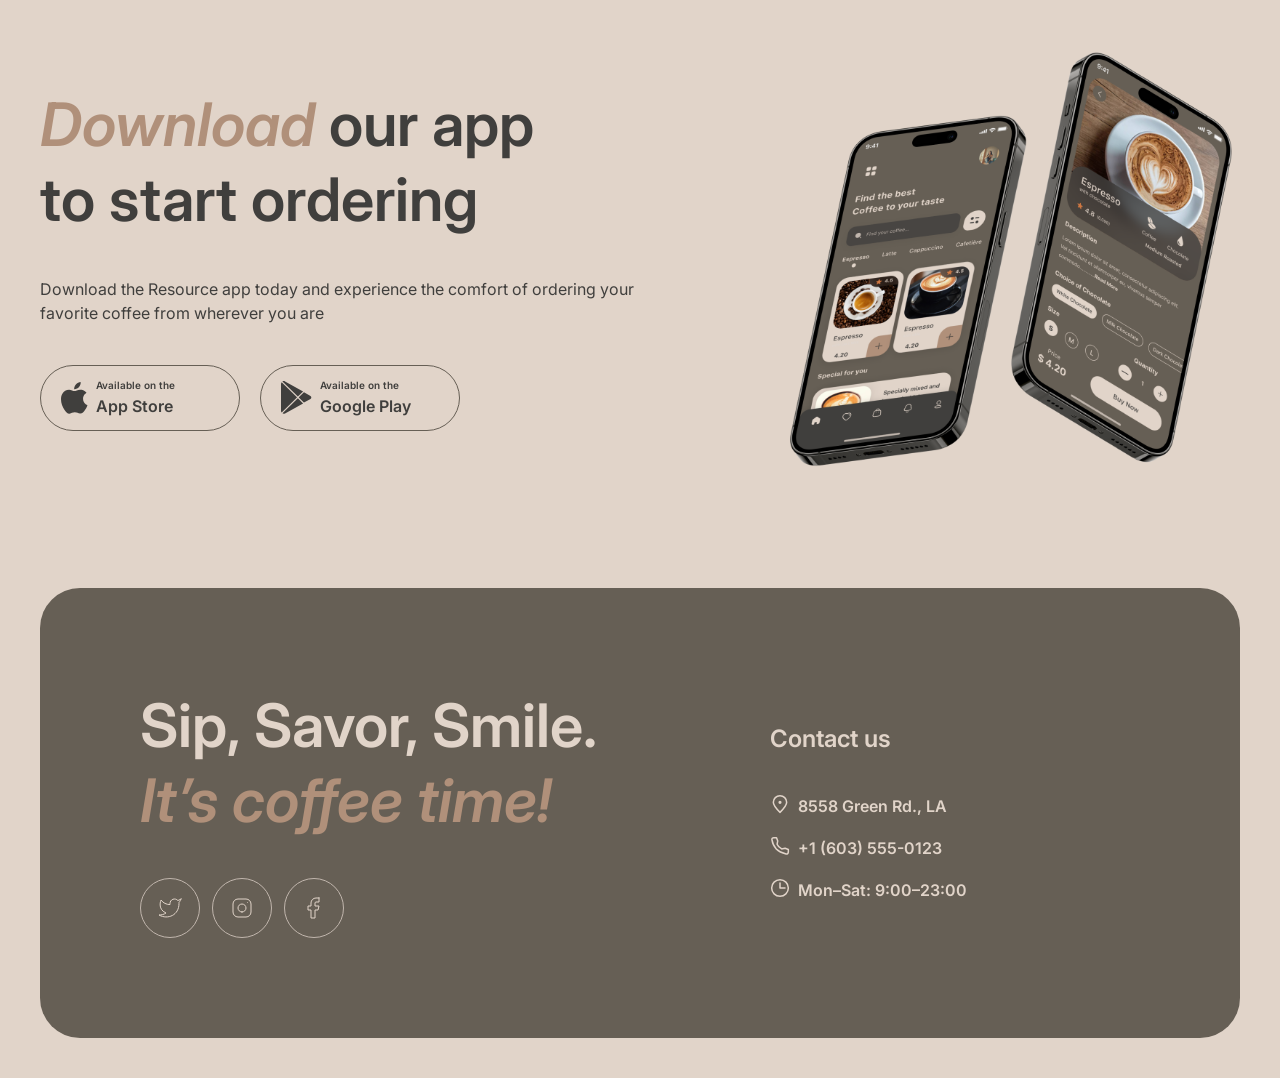
==== commit e94e7790: "refactor: change logo format" ====
--- a/coffee-house/home/index.html
+++ b/coffee-house/home/index.html
@@ -17,7 +17,28 @@
     <div class="wrapper header-wrapper">
       <div class="logo-wrapper">
         <a href="#" class="logo-link">
-          <img src="../assets/icons/logo.svg" class="logo" alt="Coffee House Logo">
+          <svg width="100" height="60" viewBox="0 0 100 60" fill="none" xmlns="http://www.w3.org/2000/svg">
+            <path d="M69 25C69 35.4934 60.4934 44 50 44C39.5066 44 31 35.4934 31 25C31 14.5066 39.5066 6 50 6C60.4934 6 69 14.5066 69 25Z" fill="#B0907A"/>
+            <path class="logo-path" d="M95.6784 22.2913C95.8856 22.2732 96.0534 22.3548 96.1817 22.5364C96.326 22.7165 96.4127 22.9739 96.442 23.3086C96.4922 23.8824 96.4 24.3884 96.1652 24.8265C95.7789 25.5509 95.2359 26.1365 94.5362 26.5832C93.8524 27.0285 93.0084 27.295 92.0042 27.3829C90.4741 27.5168 89.2469 27.1664 88.3226 26.3318C87.3969 25.4812 86.8658 24.2749 86.7291 22.7129C86.6329 21.6131 86.7748 20.5727 87.1547 19.5919C87.5333 18.5951 88.1046 17.7822 88.8687 17.1532C89.6487 16.5229 90.5568 16.1623 91.5928 16.0717C92.5173 15.9908 93.2829 16.2049 93.8895 16.714C94.4948 17.2071 94.8386 17.9239 94.9209 18.8643C95.0171 19.9641 94.7016 20.9473 93.9743 21.814C93.2617 22.6633 91.9772 23.4021 90.1208 24.0303C90.5675 24.73 91.2451 25.0401 92.1537 24.9606C92.8072 24.9035 93.3279 24.7053 93.7158 24.3662C94.1197 24.0257 94.5692 23.4725 95.0643 22.7064C95.2346 22.4506 95.4393 22.3122 95.6784 22.2913ZM91.3914 18.4503C90.8016 18.5019 90.3295 18.8885 89.9751 19.6102C89.6365 20.3304 89.5098 21.1767 89.5949 22.149L89.5991 22.1968C90.5199 21.8914 91.2318 21.4918 91.7347 20.9981C92.2376 20.5044 92.4632 19.9626 92.4117 19.3729C92.3852 19.0701 92.2766 18.8386 92.0859 18.6786C91.9098 18.5013 91.6783 18.4252 91.3914 18.4503Z" fill="#403F3D"/>
+            <path class="logo-path" d="M83.2976 28.1446C81.7356 28.2813 80.4779 27.9497 79.5245 27.1497C78.5857 26.3324 78.0529 25.1985 77.926 23.7481C77.813 22.457 77.969 21.303 78.394 20.2861C78.819 19.2692 79.4149 18.4622 80.1818 17.8651C80.9487 17.268 81.7784 16.9304 82.671 16.8523C83.5477 16.7756 84.2481 16.9793 84.7723 17.4635C85.311 17.9303 85.6159 18.5702 85.6871 19.383C85.7456 20.0525 85.6437 20.6316 85.3813 21.1203C85.1348 21.6076 84.7725 21.8722 84.2944 21.9141C83.9915 21.9406 83.7382 21.8904 83.5344 21.7637C83.3465 21.6356 83.2414 21.444 83.2191 21.189C83.2093 21.0774 83.2141 20.9485 83.2334 20.8023C83.2527 20.6561 83.2676 20.5504 83.278 20.4852C83.3367 20.2392 83.357 20.0125 83.3389 19.8053C83.3208 19.5981 83.2511 19.4436 83.1297 19.3418C83.0243 19.2386 82.876 19.1953 82.6847 19.2121C82.3181 19.2441 81.9901 19.4415 81.7006 19.8041C81.4097 20.1508 81.193 20.6114 81.0506 21.186C80.9081 21.7606 80.8661 22.3826 80.9247 23.0521C81.0865 24.901 81.9723 25.7551 83.5821 25.6142C84.2356 25.557 84.9181 25.2805 85.6296 24.7846C86.3556 24.2714 87.0469 23.5444 87.7034 22.6036C87.8752 22.3637 88.0806 22.2333 88.3197 22.2124C88.5269 22.1942 88.6946 22.2759 88.8229 22.4574C88.9672 22.6375 89.054 22.895 89.0832 23.2297C89.1362 23.8354 89.028 24.3427 88.7587 24.7518C88.0904 25.7418 87.2526 26.5378 86.2452 27.1399C85.2524 27.7247 84.2699 28.0596 83.2976 28.1446Z" fill="#403F3D"/>
+            <path class="logo-path" d="M69.548 29.3476C68.9423 29.4006 68.4841 29.1195 68.1733 28.5042C67.8784 27.8876 67.6696 26.8779 67.5469 25.4753C67.3656 23.4032 67.4882 21.4089 67.9148 19.4924C68.0179 19.0177 68.2197 18.6627 68.5203 18.4276C68.8355 18.1752 69.288 18.0232 69.8778 17.9716C70.1965 17.9437 70.4232 17.964 70.5577 18.0326C70.6921 18.1011 70.7692 18.2469 70.7887 18.4701C70.811 18.7251 70.7416 19.3094 70.5806 20.2229C70.477 20.8744 70.3983 21.4434 70.3445 21.93C70.2907 22.4165 70.2626 23.0132 70.2602 23.7201C70.6663 22.3033 71.1584 21.136 71.7366 20.2181C72.3148 19.3002 72.8987 18.6308 73.4883 18.2098C74.0938 17.7874 74.6595 17.5532 75.1855 17.5072C76.2215 17.4166 76.7849 17.8893 76.8755 18.9253C76.8936 19.1325 76.8658 19.6409 76.7921 20.4504C76.7204 21.0991 76.6915 21.5032 76.7054 21.6626C76.7542 22.2204 76.9779 22.4819 77.3764 22.4471C77.8227 22.408 78.3658 22.0072 79.0057 21.2445C79.1948 21.0191 79.4009 20.8967 79.6241 20.8772C79.8313 20.8591 79.9991 20.9408 80.1274 21.1223C80.2702 21.2864 80.3549 21.5199 80.3814 21.8228C80.433 22.4125 80.314 22.8887 80.0245 23.2513C79.6187 23.7526 79.1275 24.1971 78.5511 24.5848C77.9893 24.9552 77.3736 25.1697 76.7042 25.2282C75.8594 25.3021 75.1951 25.1434 74.7111 24.7521C74.2431 24.3594 73.977 23.7965 73.9129 23.0633C73.892 22.8242 73.895 22.583 73.9219 22.3397C73.9258 22.0182 73.923 21.8016 73.9132 21.69C73.8909 21.435 73.7921 21.3151 73.6167 21.3305C73.3777 21.3514 73.0826 21.6503 72.7315 22.2271C72.395 22.7865 72.0738 23.5213 71.768 24.4314C71.4621 25.3415 71.2322 26.2932 71.0782 27.2864C70.9684 28.0509 70.8058 28.5791 70.5904 28.8709C70.3896 29.1455 70.0421 29.3044 69.548 29.3476Z" fill="#403F3D"/>
+            <path class="logo-path" d="M59.2452 30.2488C58.5279 30.3116 57.9096 30.0364 57.3902 29.4233C56.8853 28.7929 56.5897 27.9836 56.5032 26.9954C56.3986 25.8 56.3828 24.7012 56.4557 23.699C56.5273 22.6809 56.6975 21.5979 56.9665 20.4501C57.0841 19.958 57.2772 19.5958 57.546 19.3635C57.8148 19.1312 58.26 18.9878 58.8816 18.9334C59.2323 18.9028 59.4762 18.9376 59.6135 19.038C59.7667 19.1371 59.8531 19.2981 59.8726 19.5213C59.8838 19.6488 59.8337 20.0868 59.7226 20.8354C59.6148 21.4391 59.534 21.9842 59.4802 22.4707C59.3078 24.1722 59.246 25.3019 59.2948 25.8598C59.3241 26.1945 59.3849 26.4301 59.4771 26.5666C59.568 26.6871 59.7011 26.7397 59.8764 26.7244C60.1155 26.7035 60.3895 26.4386 60.6983 25.9297C61.023 25.4195 61.3421 24.6608 61.6555 23.6536C61.9849 22.6451 62.2788 21.4148 62.5372 19.9627C62.6229 19.4734 62.7842 19.114 63.0211 18.8845C63.2739 18.6535 63.6633 18.5151 64.1893 18.4691C64.5559 18.437 64.8151 18.4625 64.967 18.5456C65.1174 18.6127 65.203 18.7658 65.224 19.0049C65.2588 19.4034 65.1551 20.5127 64.9128 22.3327C64.645 24.412 64.532 25.6907 64.5739 26.1688C64.6004 26.4717 64.685 26.7052 64.8279 26.8694C64.9693 27.0176 65.1437 27.0827 65.3509 27.0645C65.6697 27.0366 66.0275 26.8126 66.4244 26.3924C66.8358 25.9549 67.3698 25.2657 68.0263 24.3249C68.198 24.0851 68.4035 23.9547 68.6425 23.9337C68.8498 23.9156 69.0175 23.9973 69.1458 24.1788C69.2901 24.3589 69.3768 24.6163 69.4061 24.9511C69.4619 25.5886 69.3537 26.096 69.0815 26.4731C68.4701 27.3779 67.7896 28.1361 67.04 28.7477C66.3064 29.358 65.4375 29.707 64.4334 29.7949C63.6683 29.8618 63.0766 29.6165 62.6585 29.0588C62.2562 28.4997 62.0084 27.6862 61.9149 26.6183C61.7388 27.7259 61.4055 28.5982 60.9152 29.2354C60.4235 29.8566 59.8668 30.1944 59.2452 30.2488Z" fill="#403F3D"/>
+            <path class="logo-path" d="M57.5606 22.8796C57.7678 22.8614 57.9362 22.9511 58.0659 23.1485C58.1956 23.346 58.2744 23.6041 58.3023 23.9229C58.3692 24.688 58.1779 25.1625 57.7282 25.3463C56.8011 25.7647 55.7659 26.048 54.6225 26.1963C54.4367 27.5616 53.9332 28.6898 53.1117 29.5808C52.2888 30.4559 51.3115 30.9429 50.1799 31.0419C49.2235 31.1256 48.3824 30.9663 47.6566 30.564C46.9467 30.1603 46.383 29.5913 45.9654 28.8569C45.5478 28.1225 45.3 27.309 45.2219 26.4164C45.1159 25.205 45.2529 24.1089 45.6328 23.1281C46.0114 22.1313 46.5841 21.3343 47.351 20.7372C48.1165 20.1242 48.9933 19.7744 49.9816 19.688C51.1929 19.582 52.2022 19.9193 53.0093 20.6999C53.8309 21.4632 54.3592 22.453 54.5941 23.6691C55.339 23.5558 56.2177 23.3183 57.23 22.9567C57.3547 22.9136 57.4649 22.8879 57.5606 22.8796ZM50.1494 28.4908C50.6595 28.4462 51.0797 28.2007 51.41 27.7542C51.7563 27.3063 51.959 26.6863 52.0182 25.8941C51.4948 25.6026 51.0739 25.1977 50.7555 24.6795C50.4531 24.1599 50.2754 23.5972 50.2224 22.9916C50.2001 22.7365 50.2017 22.4794 50.2272 22.2202L50.1076 22.2307C49.4701 22.2864 48.9633 22.644 48.5873 23.3032C48.2259 23.9452 48.094 24.824 48.1916 25.9398C48.2683 26.8164 48.4942 27.4712 48.8694 27.9042C49.2605 28.3357 49.6872 28.5313 50.1494 28.4908Z" fill="#403F3D"/>
+            <path class="logo-path" d="M40.3093 32.4354C39.4805 32.508 38.8262 32.3725 38.3464 32.029C37.8826 31.6841 37.6298 31.2726 37.5879 30.7944C37.5517 30.38 37.6717 30.0081 37.9481 29.6787C38.2244 29.3494 38.6575 29.1589 39.2472 29.1073C39.4544 29.0892 39.6956 29.0922 39.9708 29.1163C40.2604 29.1231 40.4777 29.1282 40.6226 29.1316C40.5704 28.7185 40.4406 28.3364 40.2332 27.9851C40.0417 27.6325 39.8038 27.3 39.5195 26.9876C39.2338 26.6592 38.9682 26.3773 38.7228 26.1418C38.3109 27.1254 37.8851 27.9497 37.4454 28.6145C37.0216 29.278 36.5472 29.9137 36.0222 30.5218C35.7604 30.8338 35.4701 31.0038 35.1513 31.0316C34.8963 31.054 34.6814 30.9844 34.5067 30.823C34.3306 30.6457 34.2307 30.4216 34.207 30.1506C34.1791 29.8318 34.2648 29.5272 34.4643 29.2367L34.7416 28.827C35.5235 27.6664 36.1068 26.7159 36.4918 25.9756C36.7223 25.4896 36.9874 24.8481 37.2871 24.0509C37.5853 23.2379 37.8735 22.4016 38.1517 21.542C38.3932 20.8142 38.9921 20.4085 39.9484 20.3248C40.3947 20.2858 40.709 20.2984 40.8913 20.3628C41.0736 20.4271 41.1725 20.547 41.1878 20.7223C41.1962 20.8179 41.1775 20.9722 41.1319 21.1849C41.0863 21.3977 41.0167 21.6126 40.9233 21.8296C40.6866 22.4285 40.5857 22.9272 40.6205 23.3257C40.6415 23.5647 40.7442 23.8208 40.9286 24.0937C41.1291 24.3653 41.4235 24.7009 41.8118 25.1006C42.3804 25.7254 42.8131 26.2657 43.11 26.7216C43.4214 27.1601 43.6015 27.6583 43.6503 28.2162C43.6642 28.3756 43.6678 28.6001 43.6611 28.8898C44.4156 28.5187 45.2617 27.6335 46.1993 26.2345C46.371 25.9946 46.5765 25.8642 46.8155 25.8433C47.0227 25.8252 47.1905 25.9069 47.3188 26.0884C47.4631 26.2685 47.5498 26.5259 47.5791 26.8606C47.6321 27.4663 47.5239 27.9737 47.2545 28.3827C46.544 29.4407 45.8382 30.185 45.1371 30.6158C44.4505 31.0292 43.5747 31.2985 42.5095 31.4238C41.9194 32.0215 41.186 32.3587 40.3093 32.4354Z" fill="#403F3D"/>
+            <path class="logo-path" d="M36.6171 26.7357C36.8243 26.7175 36.9921 26.7992 37.1204 26.9807C37.2646 27.1608 37.3514 27.4183 37.3807 27.753C37.4365 28.3905 37.3283 28.8979 37.0561 29.2751C36.5291 30.0439 35.7502 30.7786 34.7193 31.4791C33.7044 32.1782 32.5833 32.5815 31.3559 32.6888C29.6823 32.8353 28.3436 32.4947 27.3396 31.667C26.3356 30.8394 25.7646 29.6365 25.6266 28.0586C25.5304 26.9588 25.6722 25.9185 26.0522 24.9376C26.4308 23.9408 27.0021 23.1279 27.7662 22.4989C28.5462 21.8686 29.4542 21.508 30.4903 21.4174C31.4147 21.3365 32.1803 21.5506 32.787 22.0597C33.3923 22.5528 33.7361 23.2696 33.8183 24.21C33.9145 25.3098 33.599 26.293 32.8718 27.1597C32.1591 28.009 30.8826 28.7471 29.0422 29.3739C29.5048 30.0722 30.294 30.3726 31.4098 30.275C32.127 30.2122 32.9183 29.894 33.7836 29.3204C34.6634 28.7295 35.4025 27.9983 36.0009 27.1269C36.1726 26.887 36.378 26.7566 36.6171 26.7357ZM30.2888 23.796C29.6991 23.8476 29.227 24.2342 28.8725 24.9559C28.534 25.6761 28.4073 26.5224 28.4923 27.4947L28.4965 27.5425C29.4174 27.2371 30.1293 26.8375 30.6322 26.3438C31.1351 25.8501 31.3607 25.3083 31.3091 24.7186C31.2826 24.4158 31.174 24.1843 30.9834 24.0243C30.8072 23.847 30.5757 23.7709 30.2888 23.796Z" fill="#403F3D"/>
+            <path class="logo-path" d="M27.6906 27.5167C27.8978 27.4986 28.0656 27.5803 28.1939 27.7618C28.3382 27.9419 28.4249 28.1993 28.4542 28.5341C28.5086 29.1557 28.4004 29.6631 28.1296 30.0561C27.4454 31.0476 26.7351 31.8324 25.9987 32.4108C25.261 32.9733 24.3581 33.3012 23.2902 33.3946C22.2541 33.4853 21.3451 33.2837 20.5631 32.79C19.797 32.2949 19.028 31.3985 18.256 30.1009C17.6351 29.063 17.151 28.3023 16.8035 27.8188C16.4547 27.3193 16.119 26.9712 15.7967 26.7745C15.4903 26.5765 15.1198 26.4724 14.6852 26.4622C14.6508 26.8025 14.5595 27.8705 14.4114 29.6663C14.3537 30.4744 14.3165 30.9675 14.3 31.1456C14.2256 32.1319 13.9724 32.9089 13.5402 33.4767C13.1067 34.0286 12.4038 34.3471 11.4315 34.4321C10.3636 34.5256 9.38799 34.2977 8.50477 33.7486C7.63609 33.1822 6.9298 32.3606 6.38589 31.2839C5.84059 30.1913 5.50518 28.9277 5.37968 27.4932C5.1454 24.8154 5.40544 22.4638 6.15978 20.4383C6.93006 18.4115 8.10738 16.8148 9.69174 15.6483C11.2906 14.4644 13.1899 13.7763 15.3895 13.5838C16.9196 13.45 18.223 13.5688 19.2994 13.9404C20.3759 14.312 21.1968 14.8826 21.762 15.6523C22.3432 16.4206 22.6784 17.3148 22.7676 18.3349C22.8457 19.2275 22.7073 20.1229 22.3522 21.0213C22.0117 21.9023 21.4476 22.7066 20.66 23.434C19.8724 24.1614 18.8869 24.7375 17.7034 25.1622C18.4866 25.3025 19.1057 25.5856 19.5605 26.0116C20.0154 26.4376 20.4891 27.0787 20.9816 27.9351C21.5115 28.8524 22.0112 29.5153 22.4806 29.924C22.966 30.3312 23.4955 30.5098 24.0693 30.4596C24.5794 30.4149 25.0509 30.205 25.4838 29.8299C25.9154 29.4388 26.4456 28.7981 27.0744 27.9079C27.2461 27.6681 27.4515 27.5377 27.6906 27.5167ZM11.3837 26.727C10.8418 26.7744 10.4561 26.6797 10.2266 26.4428C10.013 26.2045 9.89225 25.9259 9.86436 25.6071C9.8309 25.2246 9.92394 24.9113 10.1435 24.6672C10.379 24.4218 10.6562 24.2851 10.9749 24.2572L11.5727 24.2049C11.691 22.6206 11.8123 21.2528 11.9364 20.1016C12.053 19.0474 12.6771 18.4708 13.8088 18.3718C14.7173 18.2923 15.2071 18.659 15.2782 19.4719C15.2936 19.6473 15.2975 19.7835 15.2899 19.8805L14.9199 23.9121C15.7764 23.789 16.5393 23.5134 17.2085 23.0855C17.8937 22.6561 18.4149 22.0966 18.7722 21.4068C19.1454 20.7156 19.2957 19.9556 19.2232 19.1268C19.1353 18.1226 18.7236 17.3636 17.988 16.8498C17.2524 16.3359 16.2232 16.1369 14.9002 16.2526C13.3382 16.3893 12.0016 16.8997 10.8904 17.7839C9.79381 18.6508 8.98568 19.8779 8.46605 21.4653C7.94503 23.0366 7.78003 24.9142 7.97108 27.0978C8.06033 28.1179 8.24063 28.9855 8.51198 29.7006C8.78334 30.4157 9.08648 30.9432 9.42139 31.2834C9.75631 31.6235 10.0592 31.7817 10.3302 31.7579C10.5374 31.7398 10.6957 31.6216 10.8051 31.4032C10.9304 31.1834 11.0127 30.839 11.052 30.3698L11.3837 26.727Z" fill="#403F3D"/>
+            <path class="logo-path" d="M78.4033 54.0001V48.1819H82.1874V49.0654H79.4573V50.645H81.9914V51.5285H79.4573V53.1165H82.2101V54.0001H78.4033Z" fill="#403F3D"/>
+            <path class="logo-path" d="M75.9698 49.7813C75.9433 49.5332 75.8316 49.34 75.6346 49.2017C75.4395 49.0635 75.1857 48.9943 74.8732 48.9943C74.6535 48.9943 74.4651 49.0275 74.3079 49.0938C74.1507 49.1601 74.0304 49.25 73.9471 49.3637C73.8638 49.4773 73.8211 49.607 73.8192 49.7529C73.8192 49.8741 73.8467 49.9792 73.9016 50.0682C73.9585 50.1572 74.0352 50.233 74.1317 50.2955C74.2283 50.3561 74.3353 50.4072 74.4528 50.4489C74.5702 50.4906 74.6886 50.5256 74.8079 50.554L75.3533 50.6904C75.573 50.7415 75.7842 50.8106 75.9869 50.8977C76.1914 50.9849 76.3742 51.0947 76.5352 51.2273C76.698 51.3599 76.8268 51.5199 76.9215 51.7074C77.0162 51.8949 77.0636 52.1146 77.0636 52.3665C77.0636 52.7074 76.9764 53.0076 76.8022 53.2671C76.628 53.5246 76.3761 53.7263 76.0465 53.8722C75.7189 54.0161 75.3221 54.0881 74.8562 54.0881C74.4035 54.0881 74.0105 54.018 73.6772 53.8779C73.3458 53.7377 73.0863 53.5332 72.8988 53.2642C72.7132 52.9953 72.6128 52.6676 72.5977 52.2813H73.6346C73.6497 52.4839 73.7122 52.6525 73.8221 52.787C73.9319 52.9214 74.0749 53.0218 74.2511 53.0881C74.4291 53.1544 74.628 53.1875 74.8477 53.1875C75.0768 53.1875 75.2776 53.1534 75.4499 53.0852C75.6242 53.0152 75.7605 52.9186 75.859 52.7955C75.9575 52.6705 76.0077 52.5246 76.0096 52.358C76.0077 52.2065 75.9632 52.0815 75.8761 51.983C75.7889 51.8826 75.6668 51.7993 75.5096 51.733C75.3543 51.6648 75.1725 51.6042 74.9641 51.5512L74.3022 51.3807C73.823 51.2576 73.4442 51.071 73.1658 50.821C72.8893 50.5692 72.7511 50.2349 72.7511 49.8182C72.7511 49.4754 72.8439 49.1752 73.0295 48.9176C73.217 48.6601 73.4717 48.4602 73.7937 48.3182C74.1156 48.1743 74.4802 48.1023 74.8874 48.1023C75.3003 48.1023 75.6621 48.1743 75.9727 48.3182C76.2852 48.4602 76.5304 48.6582 76.7085 48.912C76.8865 49.1638 76.9783 49.4536 76.984 49.7813H75.9698Z" fill="#403F3D"/>
+            <path class="logo-path" d="M70.2086 48.1819H71.2626V51.983C71.2626 52.3997 71.1641 52.7662 70.9672 53.0825C70.7721 53.3987 70.4975 53.6459 70.1433 53.8239C69.7891 54.0001 69.3753 54.0881 68.9018 54.0881C68.4264 54.0881 68.0117 54.0001 67.6575 53.8239C67.3033 53.6459 67.0287 53.3987 66.8336 53.0825C66.6386 52.7662 66.541 52.3997 66.541 51.983V48.1819H67.595V51.895C67.595 52.1374 67.648 52.3533 67.7541 52.5427C67.862 52.7321 68.0136 52.8807 68.2086 52.9887C68.4037 53.0948 68.6348 53.1478 68.9018 53.1478C69.1689 53.1478 69.3999 53.0948 69.595 52.9887C69.792 52.8807 69.9435 52.7321 70.0495 52.5427C70.1556 52.3533 70.2086 52.1374 70.2086 51.895V48.1819Z" fill="#403F3D"/>
+            <path class="logo-path" d="M65.1444 51.0909C65.1444 51.7178 65.027 52.2548 64.7922 52.7017C64.5592 53.1468 64.241 53.4877 63.8376 53.7245C63.4361 53.9612 62.9806 54.0796 62.4711 54.0796C61.9617 54.0796 61.5052 53.9612 61.1018 53.7245C60.7003 53.4858 60.3821 53.144 60.1473 52.6989C59.9143 52.2519 59.7979 51.7159 59.7979 51.0909C59.7979 50.464 59.9143 49.9281 60.1473 49.483C60.3821 49.036 60.7003 48.6942 61.1018 48.4574C61.5052 48.2207 61.9617 48.1023 62.4711 48.1023C62.9806 48.1023 63.4361 48.2207 63.8376 48.4574C64.241 48.6942 64.5592 49.036 64.7922 49.483C65.027 49.9281 65.1444 50.464 65.1444 51.0909ZM64.0848 51.0909C64.0848 50.6496 64.0157 50.2775 63.8774 49.9745C63.741 49.6695 63.5516 49.4394 63.3092 49.2841C63.0668 49.1269 62.7874 49.0483 62.4711 49.0483C62.1549 49.0483 61.8755 49.1269 61.6331 49.2841C61.3907 49.4394 61.2003 49.6695 61.0621 49.9745C60.9257 50.2775 60.8575 50.6496 60.8575 51.0909C60.8575 51.5322 60.9257 51.9053 61.0621 52.2102C61.2003 52.5133 61.3907 52.7434 61.6331 52.9006C61.8755 53.0559 62.1549 53.1335 62.4711 53.1335C62.7874 53.1335 63.0668 53.0559 63.3092 52.9006C63.5516 52.7434 63.741 52.5133 63.8774 52.2102C64.0157 51.9053 64.0848 51.5322 64.0848 51.0909Z" fill="#403F3D"/>
+            <path class="logo-path" d="M53.5918 54.0001V48.1819H54.6458V50.645H57.3418V48.1819H58.3986V54.0001H57.3418V51.5285H54.6458V54.0001H53.5918Z" fill="#403F3D"/>
+            <path class="logo-path" d="M45.9482 54.0001V48.1819H49.7323V49.0654H47.0022V50.645H49.5363V51.5285H47.0022V53.1165H49.7551V54.0001H45.9482Z" fill="#403F3D"/>
+            <path class="logo-path" d="M40.6895 54.0001V48.1819H44.4735V49.0654H41.7434V50.645H44.2775V51.5285H41.7434V53.1165H44.4963V54.0001H40.6895Z" fill="#403F3D"/>
+            <path class="logo-path" d="M35.6016 54.0001V48.1819H39.3288V49.0654H36.6555V50.645H39.0732V51.5285H36.6555V54.0001H35.6016Z" fill="#403F3D"/>
+            <path class="logo-path" d="M30.5137 54.0001V48.1819H34.2409V49.0654H31.5676V50.645H33.9853V51.5285H31.5676V54.0001H30.5137Z" fill="#403F3D"/>
+            <path class="logo-path" d="M29.1181 51.0909C29.1181 51.7178 29.0007 52.2548 28.7658 52.7017C28.5328 53.1468 28.2147 53.4877 27.8113 53.7245C27.4097 53.9612 26.9542 54.0796 26.4448 54.0796C25.9353 54.0796 25.4789 53.9612 25.0755 53.7245C24.6739 53.4858 24.3558 53.144 24.1209 52.6989C23.888 52.2519 23.7715 51.7159 23.7715 51.0909C23.7715 50.464 23.888 49.9281 24.1209 49.483C24.3558 49.036 24.6739 48.6942 25.0755 48.4574C25.4789 48.2207 25.9353 48.1023 26.4448 48.1023C26.9542 48.1023 27.4097 48.2207 27.8113 48.4574C28.2147 48.6942 28.5328 49.036 28.7658 49.483C29.0007 49.9281 29.1181 50.464 29.1181 51.0909ZM28.0584 51.0909C28.0584 50.6496 27.9893 50.2775 27.851 49.9745C27.7147 49.6695 27.5253 49.4394 27.2828 49.2841C27.0404 49.1269 26.7611 49.0483 26.4448 49.0483C26.1285 49.0483 25.8491 49.1269 25.6067 49.2841C25.3643 49.4394 25.1739 49.6695 25.0357 49.9745C24.8993 50.2775 24.8311 50.6496 24.8311 51.0909C24.8311 51.5322 24.8993 51.9053 25.0357 52.2102C25.1739 52.5133 25.3643 52.7434 25.6067 52.9006C25.8491 53.0559 26.1285 53.1335 26.4448 53.1335C26.7611 53.1335 27.0404 53.0559 27.2828 52.9006C27.5253 52.7434 27.7147 52.5133 27.851 52.2102C27.9893 51.9053 28.0584 51.5322 28.0584 51.0909Z" fill="#403F3D"/>
+            <path class="logo-path" d="M22.5536 50.1449H21.4911C21.4608 49.9707 21.4049 49.8163 21.3235 49.6818C21.2421 49.5455 21.1407 49.4299 21.0195 49.3352C20.8983 49.2406 20.7601 49.1695 20.6048 49.1222C20.4513 49.0729 20.2856 49.0483 20.1076 49.0483C19.7913 49.0483 19.511 49.1279 19.2667 49.287C19.0224 49.4442 18.8311 49.6752 18.6928 49.9801C18.5546 50.2832 18.4854 50.6534 18.4854 51.0909C18.4854 51.536 18.5546 51.911 18.6928 52.2159C18.833 52.519 19.0243 52.7481 19.2667 52.9034C19.511 53.0568 19.7904 53.1335 20.1048 53.1335C20.279 53.1335 20.4419 53.1108 20.5934 53.0654C20.7468 53.018 20.8841 52.9489 21.0053 52.858C21.1284 52.7671 21.2317 52.6553 21.315 52.5227C21.4002 52.3902 21.4589 52.2387 21.4911 52.0682L22.5536 52.0739C22.5138 52.3504 22.4277 52.6099 22.2951 52.8523C22.1644 53.0947 21.993 53.3087 21.7809 53.4943C21.5688 53.6781 21.3207 53.822 21.0366 53.9262C20.7525 54.0284 20.4371 54.0796 20.0906 54.0796C19.5792 54.0796 19.1228 53.9612 18.7212 53.7245C18.3197 53.4877 18.0034 53.1459 17.7724 52.6989C17.5413 52.2519 17.4258 51.7159 17.4258 51.0909C17.4258 50.464 17.5423 49.9281 17.7752 49.483C18.0082 49.036 18.3254 48.6942 18.7269 48.4574C19.1284 48.2207 19.583 48.1023 20.0906 48.1023C20.4144 48.1023 20.7156 48.1477 20.994 48.2387C21.2724 48.3296 21.5205 48.4631 21.7383 48.6392C21.9561 48.8135 22.1351 49.0275 22.2752 49.2813C22.4173 49.5332 22.5101 49.821 22.5536 50.1449Z" fill="#403F3D"/>
+          </svg>
         </a>
       </div>
       <div class="burger">
@@ -47,7 +68,14 @@
         </div>
         <a href="../menu/" class="link menu-link">
           <span>Menu</span>
-          <div class="icon-wrapper"><img src="../assets/icons/cup.svg" alt="Cup icon"></div>
+          <div class="icon-wrapper">
+            <svg class="menu-icon" width="20" height="20" viewBox="0 0 20 20" fill="none" xmlns="http://www.w3.org/2000/svg">
+              <path class="icon-path" d="M14.166 9.76667V11.6667C14.166 14.8883 11.5543 17.5 8.33268 17.5C5.11102 17.5 2.49935 14.8883 2.49935 11.6667V9.76667C2.49935 9.4353 2.76798 9.16667 3.09935 9.16667H13.566C13.8974 9.16667 14.166 9.4353 14.166 9.76667Z" stroke="#403F3D" stroke-width="1.5" stroke-linecap="round" stroke-linejoin="round"/>
+              <path class="icon-path" d="M9.99935 7.49996C9.99935 6.66663 10.5946 5.83329 11.7851 5.83329C13.1 5.83329 14.166 4.7673 14.166 3.45234V2.91663" stroke="#403F3D" stroke-width="1.5" stroke-linecap="round" stroke-linejoin="round"/>
+              <path class="icon-path" d="M6.66732 7.5V7.08333C6.66732 5.70262 7.78661 4.58333 9.16732 4.58333C10.0878 4.58333 10.834 3.83714 10.834 2.91667V2.5" stroke="#403F3D" stroke-width="1.5" stroke-linecap="round" stroke-linejoin="round"/>
+              <path class="icon-path" d="M13.334 9.16663H15.4173C16.5679 9.16663 17.5007 10.0994 17.5007 11.25C17.5007 12.4006 16.5679 13.3333 15.4173 13.3333H14.1673" stroke="#403F3D" stroke-width="1.5" stroke-linecap="round" stroke-linejoin="round"/>
+            </svg>
+          </div>
         </a>
       </div>
     </div>
--- a/coffee-house/home/styles.css
+++ b/coffee-house/home/styles.css
@@ -736,4 +736,62 @@
 
 .dark-mode-text {
   color: var(--color-primary-light);
+}
+
+.pagination-item.dark-mode {
+  background-color: var(--color-secondary);
+}
+
+.pagination-active.dark-mode {
+  background-color: var(--color-border);
+}
+
+.btn.dark-btn {
+  color: var(--color-primary-light);
+  border-color: var(--color-primary-light);
+}
+
+.btn-hero.dark-btn {
+  background-color: var(--color-dark-mode-primary);
+}
+
+.link.dark-link {
+  color: var(--color-primary-light);
+}
+
+.link.dark-link::after {
+  background-color: var(--color-primary-light);
+}
+
+.footer-contacts.dark-footer {
+  background-color: var(--color-primary-dark);
+}
+
+.btn-app.dark-btn .icon-app-path {
+  fill: var(--color-primary-light);
+}
+
+.btn-slider.dark-btn .arrow-path {
+  stroke: var(--color-primary-light);
+}
+
+.btn-app.dark-btn:hover,
+.btn-slider.dark-btn:hover {
+  background-color: var(--color-primary-dark);
+}
+
+.btn-social.dark-btn:hover {
+  background-color: var(--color-dark-mode-primary); 
+}
+
+.btn-social.dark-btn:hover .icon-path {
+  stroke: var(--color-primary-light);
+}
+
+.menu-icon.dark-icon .icon-path {
+  stroke: var(--color-primary-light);
+}
+
+.btn-hero.dark-btn .btn-hero-text::after {
+  filter: invert(100%) sepia(20%) brightness(100%);
 }
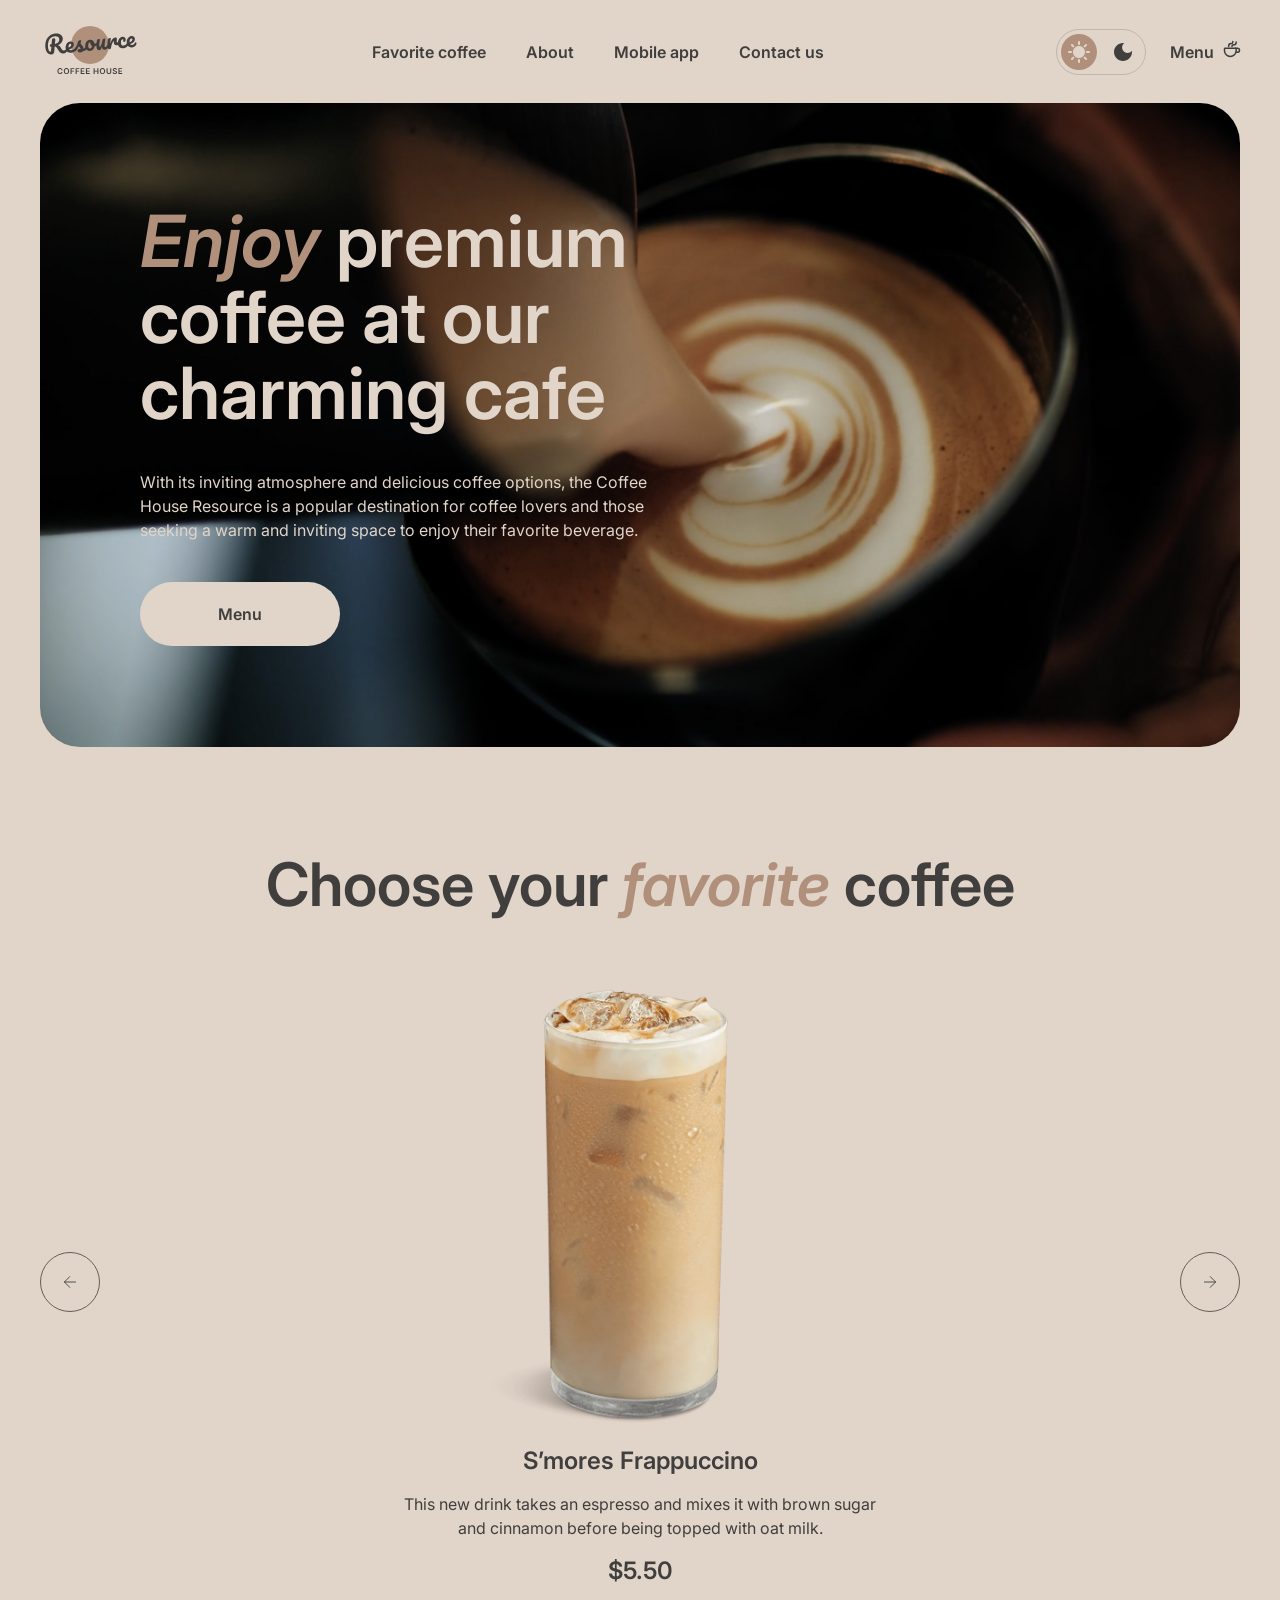
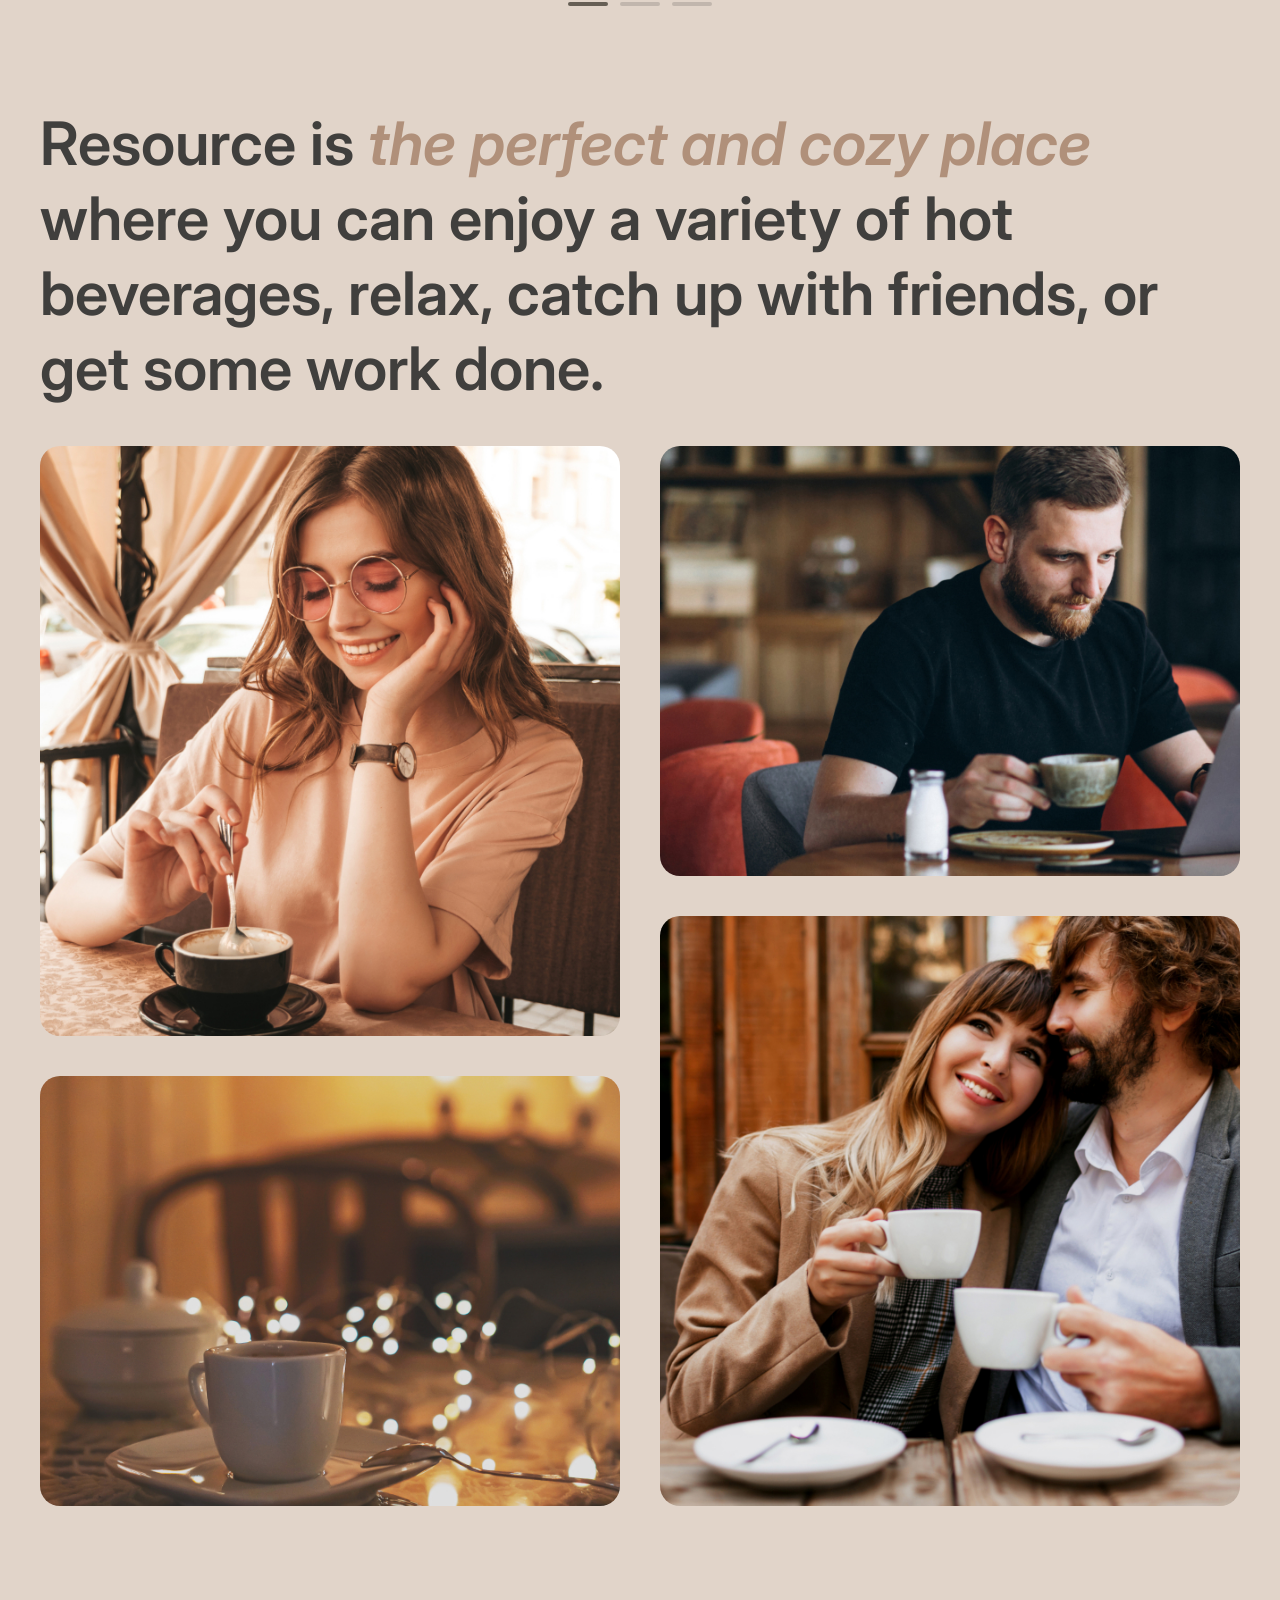
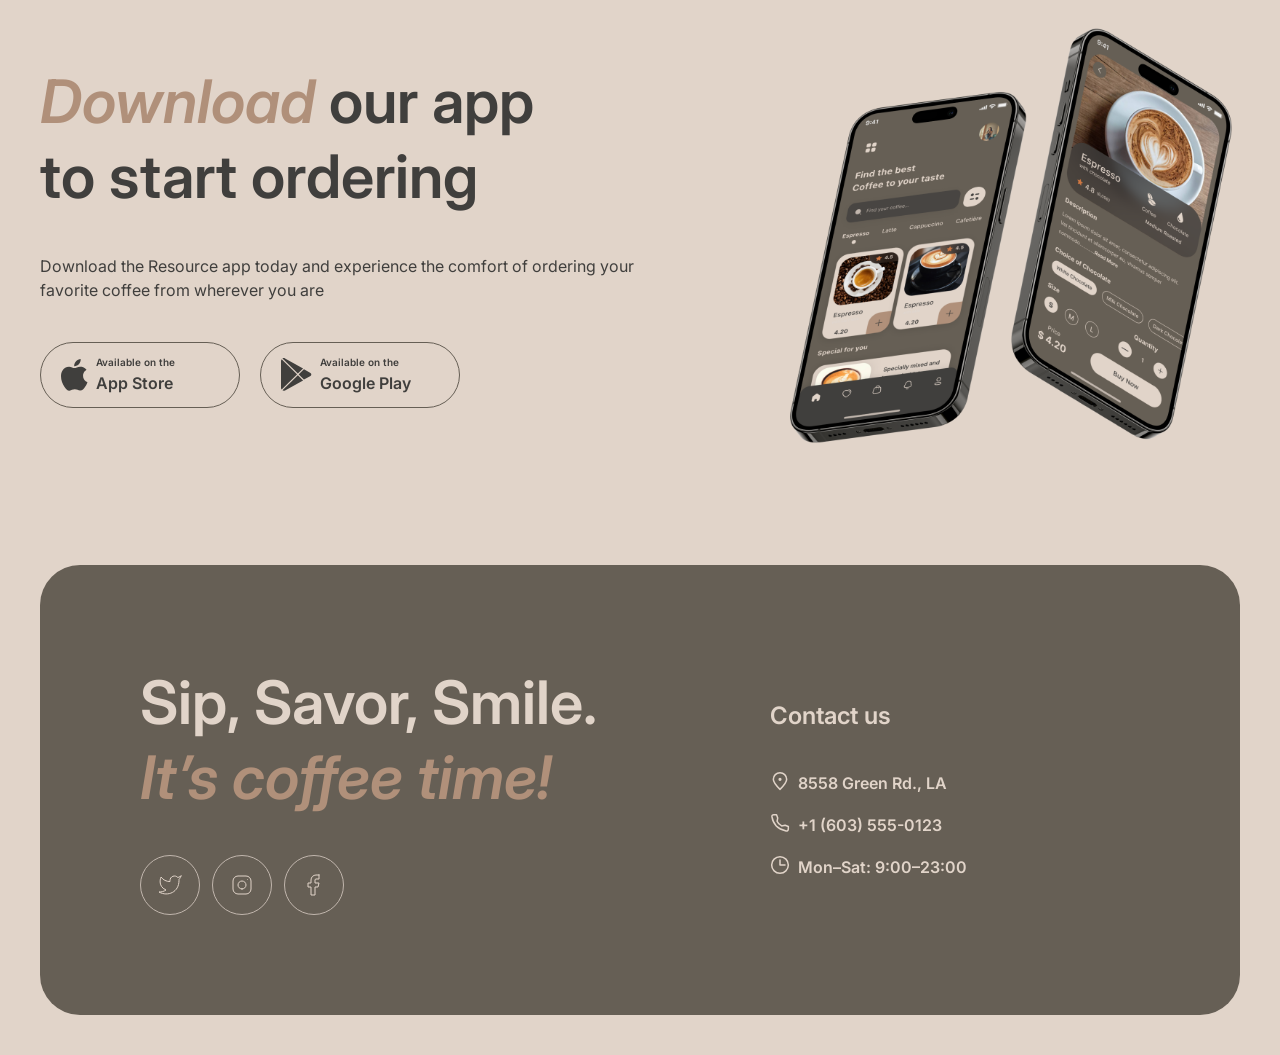
==== commit 806f348b: "feat: add slider content" ====
--- a/coffee-house/home/index.html
+++ b/coffee-house/home/index.html
@@ -102,14 +102,36 @@
                 <path d="M0.5 6.5H13M7 12.5L13 6.5L7 0.5" class="arrow-path" stroke="#403f3d" stroke-linecap="round" stroke-linejoin="round"/>
               </svg>
             </button>
-            <div class="slider-item">
-              <div class="slider-img-wrapper">
-                <img src="../assets/img/coffee-slider-1.png" alt="Frappuccino" class="slider-img">
-              </div>
-              <div class="item-caption">
-                <h3 class="heading heading-tertiary">S’mores Frappuccino</h3>
-                <p class="text item-description">This new drink takes an espresso and mixes it with brown sugar and cinnamon before being topped with oat milk.</p>
-                <h3 class="heading heading-tertiary">$5.50</h3>
+            <div class="slider-items">
+              <div class="slider-item" id="slider-item-1">
+                <div class="slider-img-wrapper">
+                  <img src="../assets/img/coffee-slider-1.png" alt="Frappuccino" class="slider-img">
+                </div>
+                <div class="item-caption">
+                  <h3 class="heading heading-tertiary">S’mores Frappuccino</h3>
+                  <p class="text item-description">This new drink takes an espresso and mixes it with brown sugar and cinnamon before being topped with oat milk.</p>
+                  <p class="heading heading-tertiary">$5.50</p>
+                </div>
+              </div>
+              <div class="slider-item" id="slider-item-2">
+                <div class="slider-img-wrapper">
+                  <img src="../assets/img/coffee-slider-2.png" alt="Caramel Macchiato" class="slider-img">
+                </div>
+                <div class="item-caption">
+                  <h3 class="heading heading-tertiary">Caramel Macchiato</h3>
+                  <p class="text item-description">Fragrant and unique classic espresso with rich caramel-peanut syrup, with cream under whipped thick foam.</p>
+                  <p class="heading heading-tertiary">$5.00</p>
+                </div>
+              </div>
+              <div class="slider-item" id="slider-item-3">
+                <div class="slider-img-wrapper">
+                  <img src="../assets/img/coffee-slider-3.png" alt="Frappuccino" class="slider-img">
+                </div>
+                <div class="item-caption">
+                  <h3 class="heading heading-tertiary">Ice coffee</h3>
+                  <p class="text item-description">A popular summer drink that tones and invigorates. Prepared from coffee, milk and ice.</p>
+                  <p class="heading heading-tertiary">$4.50</p>
+                </div>
               </div>
             </div>
             <button class="btn btn-slider">
@@ -119,9 +141,9 @@
             </button>
           </div>
           <div class="pagination-wrapper">
-            <div class="pagination-item pagination-active"></div>
-            <div class="pagination-item"></div>
-            <div class="pagination-item"></div>
+            <div class="pagination-item pagination-active" id="pag-1"></div>
+            <div class="pagination-item" id="pag-2"></div>
+            <div class="pagination-item" id="pag-3"></div>
           </div>
         </div>
       </div>
--- a/coffee-house/home/styles.css
+++ b/coffee-house/home/styles.css
@@ -209,16 +209,16 @@
   border: 1px solid var(--color-border);
 }
 
-.btn-switch .switch-icon:last-child,
-.btn-switch:hover .switch-icon:last-child .icon-path {
+.btn-switch .switch-dark,
+.btn-switch:hover .switch-dark .icon-path {
   transition: all 0.3s ease-in-out;
 }
 
-.btn-switch:hover .switch-icon:last-child {
+.btn-switch:hover .switch-dark {
   background-color: var(--color-secondary);
 }
 
-.btn-switch:hover .switch-icon:last-child .icon-path {
+.btn-switch:hover .switch-dark .icon-path {
   fill: var(--color-primary-light);
 }
 
@@ -407,6 +407,27 @@
   stroke: var(--color-primary-light);
 }
 
+.slider-items {
+  width: 48rem;
+  height: 64rem;
+  overflow-x: hidden;
+  position: relative;
+}
+
+.slider-item {
+  position: absolute;
+  width: 100%;
+  height: 100%;
+}
+
+.slider-item:nth-child(2) {
+  transform: translateX(100%);
+}
+
+.slider-item:nth-child(3) {
+  transform: translateX(200%);
+}
+
 .slider-img-wrapper {
   max-width: 48rem;
 }
@@ -767,7 +788,8 @@
   background-color: var(--color-primary-dark);
 }
 
-.btn-app.dark-btn .icon-app-path {
+.btn-app.dark-btn .icon-app-path,
+.logo-path.dark-btn {
   fill: var(--color-primary-light);
 }
 
@@ -794,4 +816,35 @@
 
 .btn-hero.dark-btn .btn-hero-text::after {
   filter: invert(100%) sepia(20%) brightness(100%);
+}
+
+.burger.dark-burger {
+  border-color: var(--color-primary-light);
+}
+
+.burger.dark-burger .burger-line{
+  background-color: var(--color-primary-light);
+}
+
+
+.btn-switch.dark-btn {
+  border-color: var(--color-secondary);
+}
+
+.btn-switch .switch-light.dark-btn {
+  background-color: transparent;
+  transition: all 0.3s ease-in-out;
+}
+
+.btn-switch:hover .switch-light.dark-btn {
+  background-color: var(--color-primary-dark);
+}
+
+.btn-switch .switch-dark.dark-btn,
+.switch-dark.dark-btn:hover {
+  background-color: var(--color-accent);
+}
+
+.switch-dark.dark-btn .icon-path {
+  fill: var(--color-primary-light);
 }
